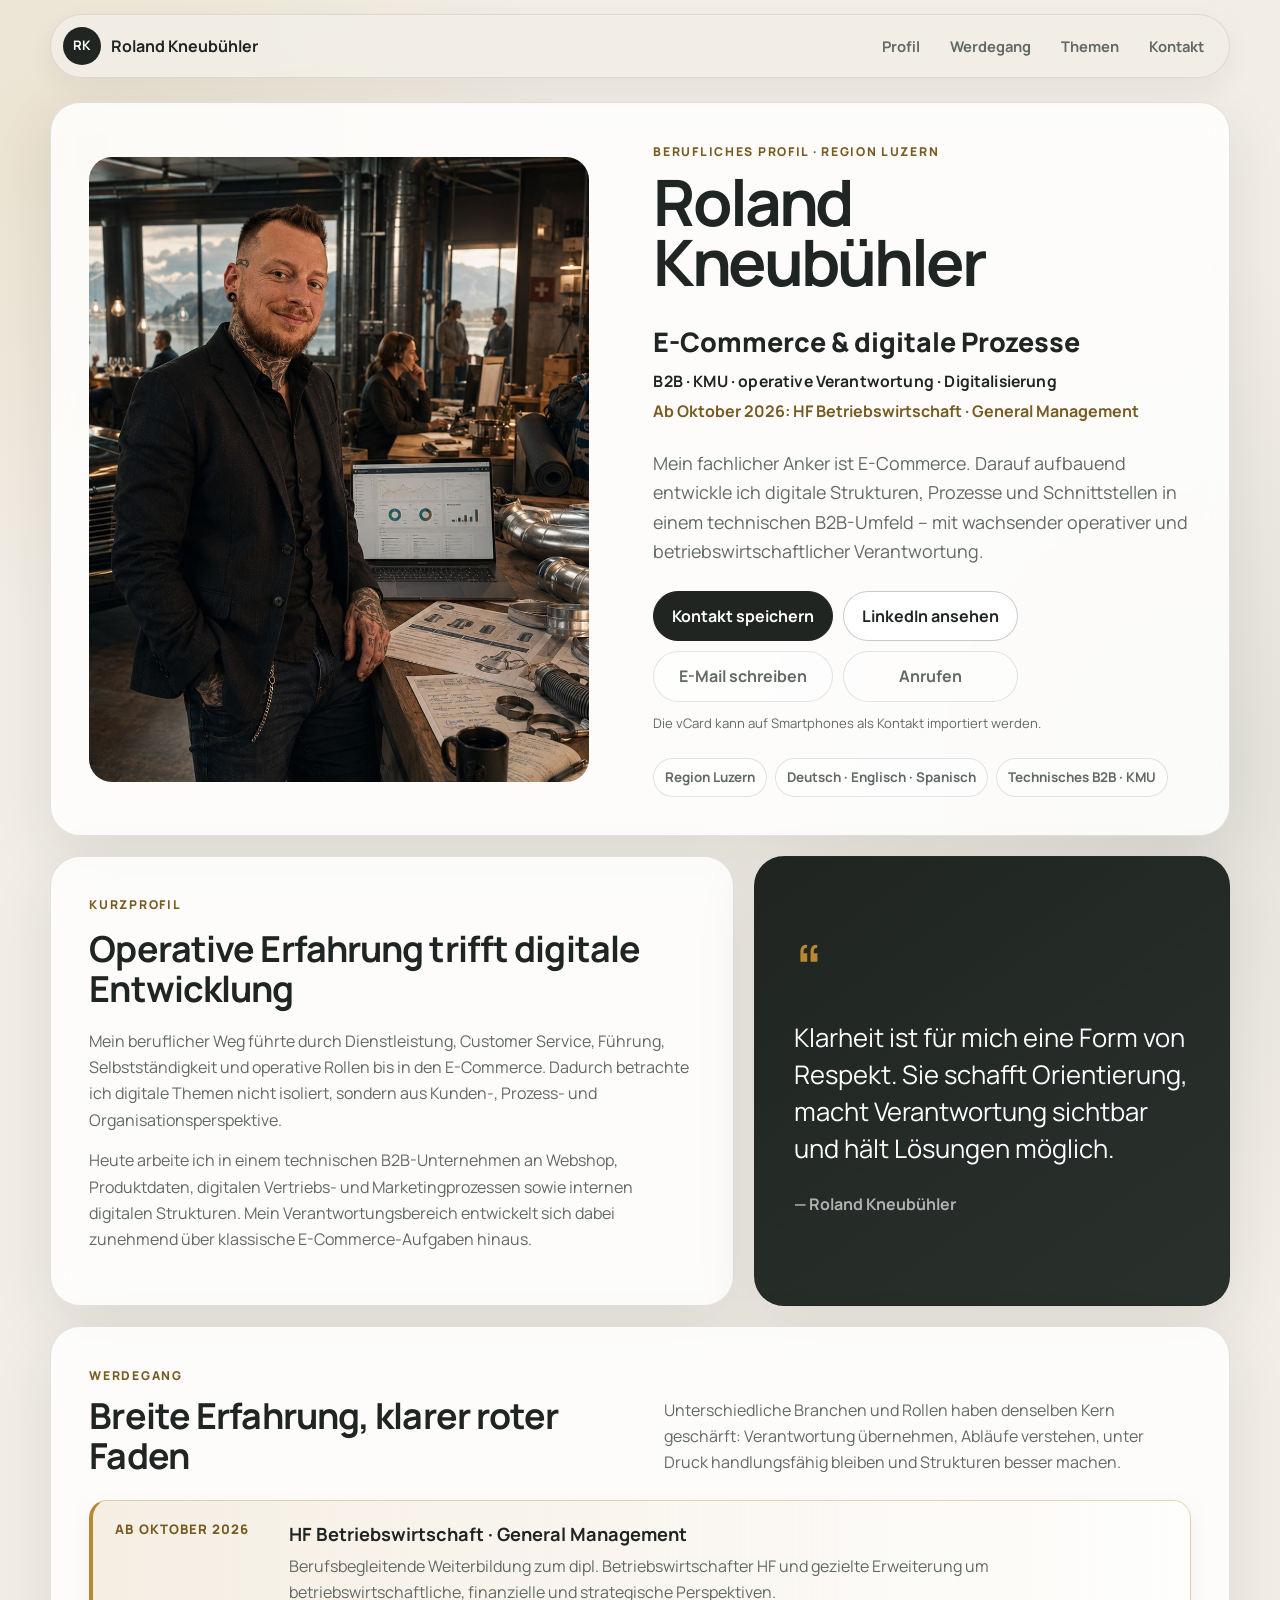
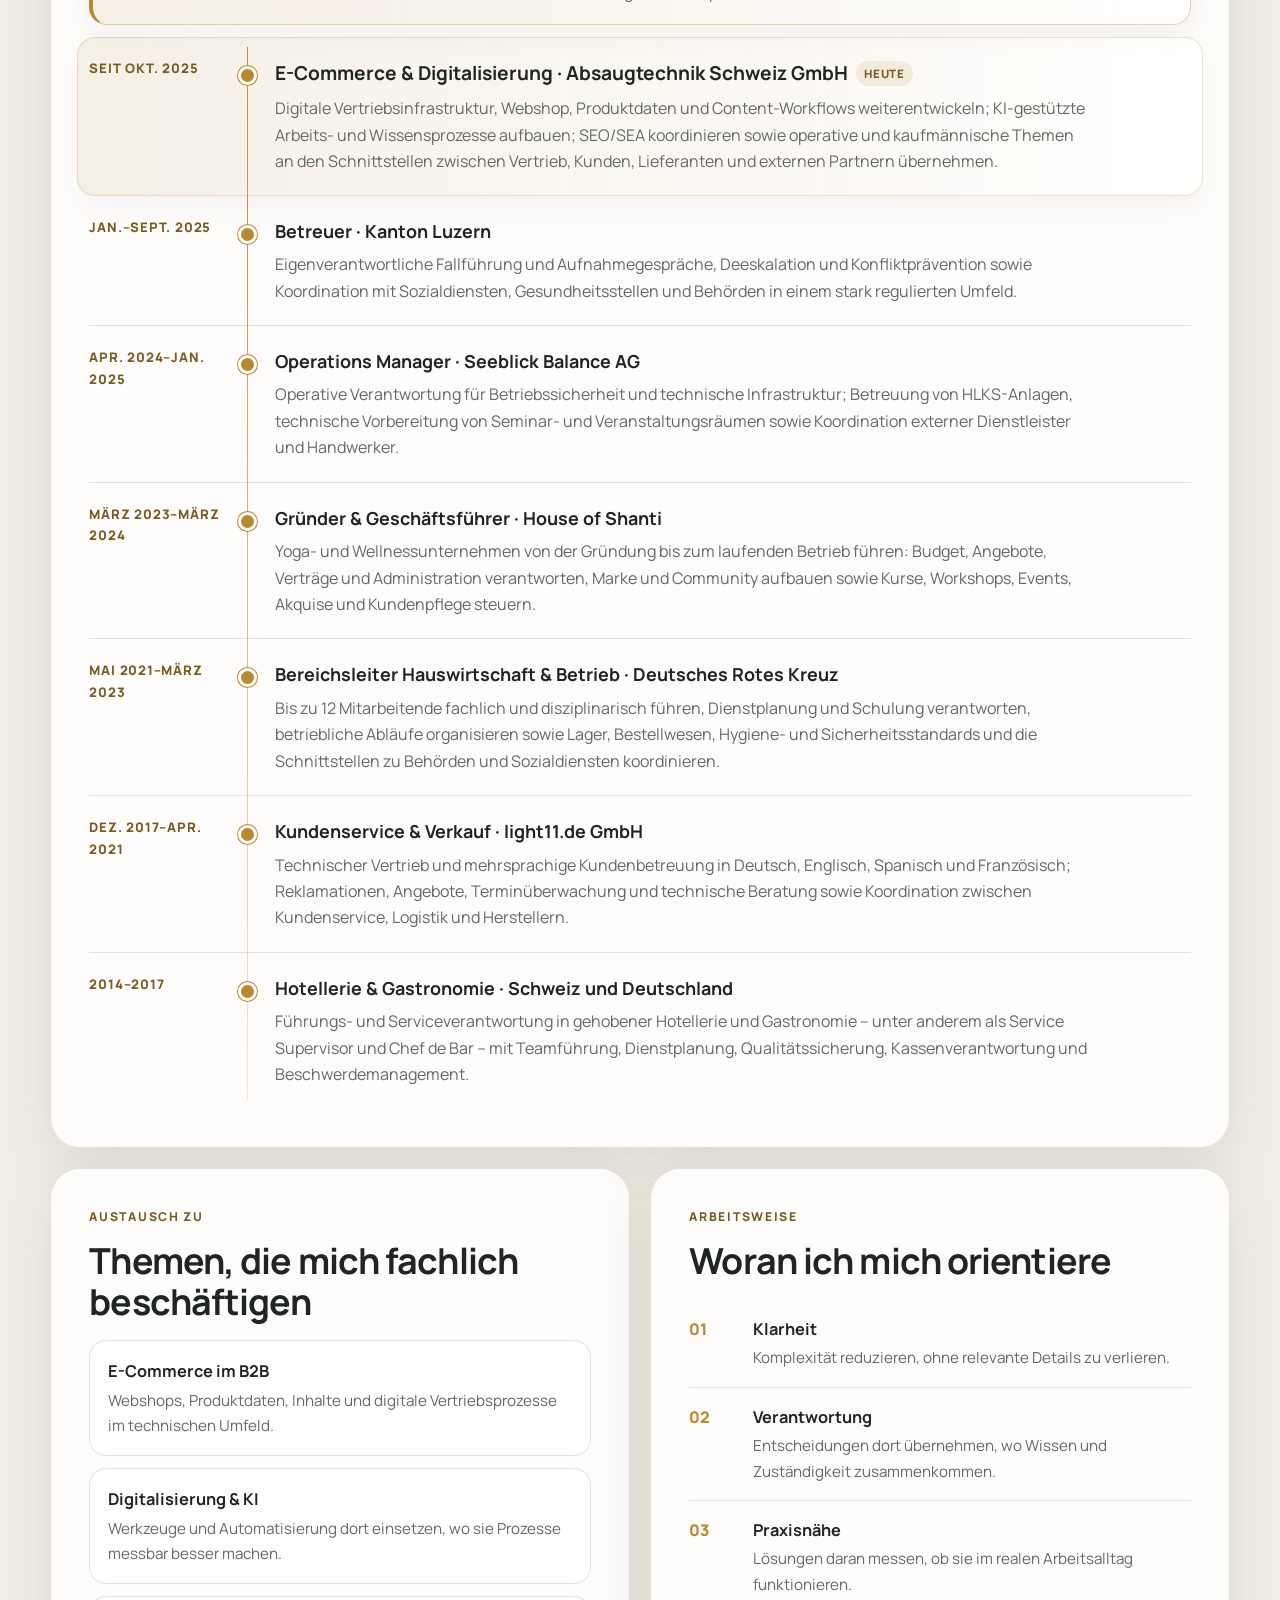
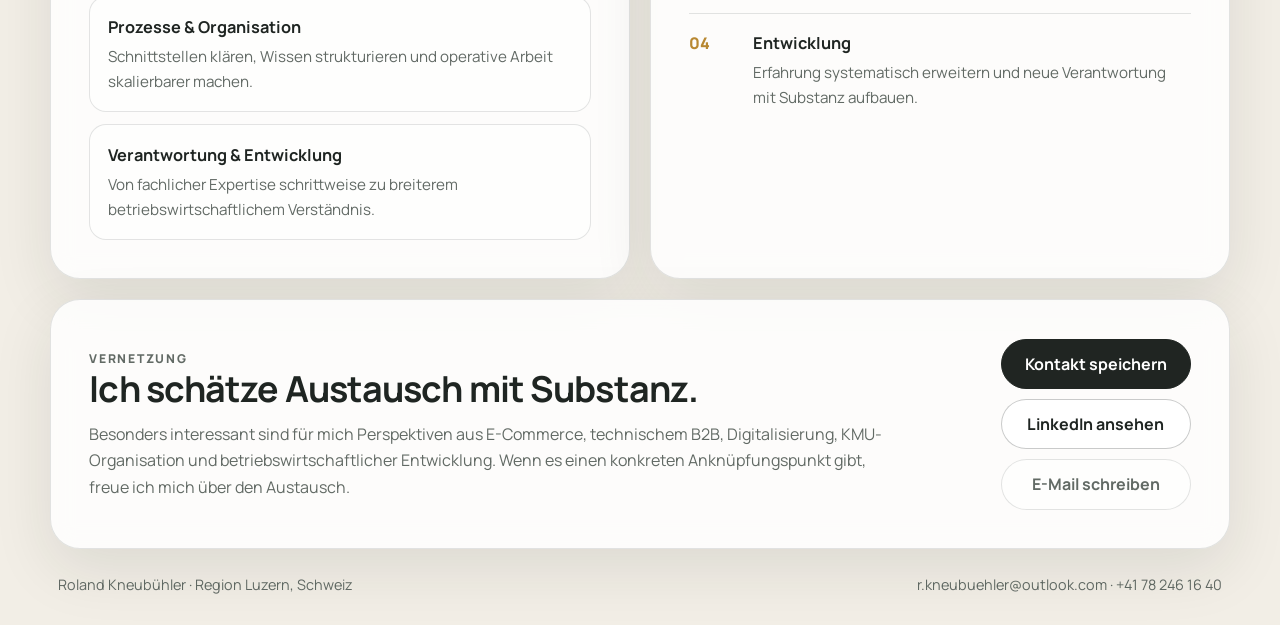
==== vcard/index.html @ 818acb07 "Add /vcard digital business card page" ====
<!doctype html>
<html lang="de-CH">
<head>
  <meta charset="utf-8">
  <meta name="viewport" content="width=device-width, initial-scale=1">
  <meta name="theme-color" content="#f2eee6">
  <meta name="robots" content="index,follow,max-image-preview:large">

  <title>Roland Kneubühler | Digitale Visitenkarte</title>
  <meta name="description" content="Digitale Visitenkarte von Roland Kneubühler aus der Region Luzern – Kontakt, LinkedIn und berufliches Profil.">
  <link rel="canonical" href="https://roland-kneubuehler.ch/vcard/">

  <meta property="og:locale" content="de_CH">
  <meta property="og:type" content="profile">
  <meta property="og:site_name" content="Roland Kneubühler">
  <meta property="og:title" content="Roland Kneubühler | Digitale Visitenkarte">
  <meta property="og:description" content="E-Commerce, digitale Prozesse und operative Verantwortung im technischen B2B-/KMU-Umfeld.">
  <meta property="og:url" content="https://roland-kneubuehler.ch/vcard/">
  <meta property="og:image" content="https://roland-kneubuehler.ch/portrait.jpg">
  <meta property="og:image:alt" content="Portrait von Roland Kneubühler">

  <meta name="twitter:card" content="summary_large_image">
  <meta name="twitter:title" content="Roland Kneubühler | Digitale Visitenkarte">
  <meta name="twitter:description" content="E-Commerce, digitale Prozesse und operative Verantwortung im technischen B2B-/KMU-Umfeld.">
  <meta name="twitter:image" content="https://roland-kneubuehler.ch/portrait.jpg">

  <link rel="icon" href="data:image/svg+xml,<svg xmlns=%22http://www.w3.org/2000/svg%22 viewBox=%220 0 100 100%22><rect width=%22100%22 height=%22100%22 rx=%2220%22 fill=%22%231f2422%22/><text x=%2250%22 y=%2266%22 text-anchor=%22middle%22 font-size=%2248%22 fill=%22%23c69a45%22 font-family=%22Arial%22>RK</text></svg>">
  <link rel="stylesheet" href="/style.css?v=20260819-8">
  <link rel="stylesheet" href="/overrides.css?v=20260819-8">

  <script type="application/ld+json">
  {
    "@context": "https://schema.org",
    "@type": "Person",
    "name": "Roland Kneubühler",
    "url": "https://roland-kneubuehler.ch/",
    "image": "https://roland-kneubuehler.ch/portrait.jpg",
    "email": "mailto:r.kneubuehler@outlook.com",
    "telephone": "+41 78 246 16 40",
    "homeLocation": {"@type": "Place", "name": "Region Luzern, Schweiz"},
    "sameAs": ["https://www.linkedin.com/in/roland-kneubuehler"],
    "knowsAbout": ["E-Commerce","digitale Prozesse","B2B","Online Marketing","Digitalisierung","Produktdaten","Prozessorganisation"]
  }
  </script>
</head>
<body>
  <a class="skip-link" href="#inhalt">Zum Inhalt springen</a>

  <header class="topbar">
    <a class="brand" href="#start" aria-label="Zur Startsektion"><span class="brand-mark">RK</span><span class="brand-name">Roland Kneubühler</span></a>
    <nav class="topnav" aria-label="Seitennavigation">
      <a href="#profil">Profil</a><a href="#weg">Werdegang</a><a href="#themen">Themen</a><a href="#kontakt">Kontakt</a>
    </nav>
  </header>

  <main id="inhalt" class="page-shell">
    <section id="start" class="hero card">
      <div class="portrait-wrap"><img src="/portrait.jpg" alt="Portrait von Roland Kneubühler" class="portrait" width="1200" height="1500" fetchpriority="high" decoding="async"></div>
      <div class="hero-content">
        <p class="eyebrow">Berufliches Profil · Region Luzern</p>
        <h1>Roland Kneubühler</h1>
        <div class="role-block">
          <p class="role">E-Commerce & digitale Prozesse</p>
          <p class="positioning">B2B · KMU · operative Verantwortung · Digitalisierung</p>
          <p class="study">Ab Oktober 2026: HF Betriebswirtschaft · General Management</p>
        </div>
        <p class="lead">Mein fachlicher Anker ist E-Commerce. Darauf aufbauend entwickle ich digitale Strukturen, Prozesse und Schnittstellen in einem technischen B2B-Umfeld – mit wachsender operativer und betriebswirtschaftlicher Verantwortung.</p>
        <div class="actions" id="kontakt">
          <a class="button primary" href="/roland-kneubuehler.vcf" type="text/vcard">Kontakt speichern</a>
          <a class="button secondary" href="https://www.linkedin.com/in/roland-kneubuehler" target="_blank" rel="noopener noreferrer">LinkedIn ansehen</a>
          <a class="button tertiary" href="mailto:r.kneubuehler@outlook.com">E-Mail schreiben</a>
          <a class="button tertiary" href="tel:+41782461640">Anrufen</a>
        </div>
        <p class="contact-note">Die vCard kann auf Smartphones als Kontakt importiert werden.</p>
        <div class="quick-facts" aria-label="Kurzangaben"><span>Region Luzern</span><span>Deutsch · Englisch · Spanisch</span><span>Technisches B2B · KMU</span></div>
      </div>
    </section>

    <section id="profil" class="content-grid intro-grid">
      <article class="card section-card">
        <p class="section-label">Kurzprofil</p><h2>Operative Erfahrung trifft digitale Entwicklung</h2>
        <p>Mein beruflicher Weg führte durch Dienstleistung, Customer Service, Führung, Selbstständigkeit und operative Rollen bis in den E-Commerce. Dadurch betrachte ich digitale Themen nicht isoliert, sondern aus Kunden-, Prozess- und Organisationsperspektive.</p>
        <p>Heute arbeite ich in einem technischen B2B-Unternehmen an Webshop, Produktdaten, digitalen Vertriebs- und Marketingprozessen sowie internen digitalen Strukturen. Mein Verantwortungsbereich entwickelt sich dabei zunehmend über klassische E-Commerce-Aufgaben hinaus.</p>
      </article>
      <aside class="card quote-card" aria-label="Persönliche Haltung"><p class="quote-mark" aria-hidden="true">“</p><blockquote>Klarheit ist für mich eine Form von Respekt. Sie schafft Orientierung, macht Verantwortung sichtbar und hält Lösungen möglich.</blockquote><p class="quote-signature">— Roland Kneubühler</p></aside>
    </section>

    <section id="weg" class="card journey">
      <div class="section-heading">
        <div><p class="section-label">Werdegang</p><h2>Breite Erfahrung, klarer roter Faden</h2></div>
        <p class="section-intro">Unterschiedliche Branchen und Rollen haben denselben Kern geschärft: Verantwortung übernehmen, Abläufe verstehen, unter Druck handlungsfähig bleiben und Strukturen besser machen.</p>
      </div>

      <div class="development-note">
        <span class="development-label">Ab Oktober 2026</span>
        <div><strong>HF Betriebswirtschaft · General Management</strong><p>Berufsbegleitende Weiterbildung zum dipl. Betriebswirtschafter HF und gezielte Erweiterung um betriebswirtschaftliche, finanzielle und strategische Perspektiven.</p></div>
      </div>

      <ol class="timeline">
        <li class="current">
          <span class="timeline-year">Seit Okt. 2025</span>
          <div><div class="current-heading"><h3>E-Commerce & Digitalisierung · Absaugtechnik Schweiz GmbH</h3><span class="current-badge">Heute</span></div><p>Digitale Vertriebsinfrastruktur, Webshop, Produktdaten und Content-Workflows weiterentwickeln; KI-gestützte Arbeits- und Wissensprozesse aufbauen; SEO/SEA koordinieren sowie operative und kaufmännische Themen an den Schnittstellen zwischen Vertrieb, Kunden, Lieferanten und externen Partnern übernehmen.</p></div>
        </li>
        <li><span class="timeline-year">Jan.–Sept. 2025</span><div><h3>Betreuer · Kanton Luzern</h3><p>Eigenverantwortliche Fallführung und Aufnahmegespräche, Deeskalation und Konfliktprävention sowie Koordination mit Sozialdiensten, Gesundheitsstellen und Behörden in einem stark regulierten Umfeld.</p></div></li>
        <li><span class="timeline-year">Apr. 2024–Jan. 2025</span><div><h3>Operations Manager · Seeblick Balance AG</h3><p>Operative Verantwortung für Betriebssicherheit und technische Infrastruktur; Betreuung von HLKS-Anlagen, technische Vorbereitung von Seminar- und Veranstaltungsräumen sowie Koordination externer Dienstleister und Handwerker.</p></div></li>
        <li><span class="timeline-year">März 2023–März 2024</span><div><h3>Gründer & Geschäftsführer · House of Shanti</h3><p>Yoga- und Wellnessunternehmen von der Gründung bis zum laufenden Betrieb führen: Budget, Angebote, Verträge und Administration verantworten, Marke und Community aufbauen sowie Kurse, Workshops, Events, Akquise und Kundenpflege steuern.</p></div></li>
        <li><span class="timeline-year">Mai 2021–März 2023</span><div><h3>Bereichsleiter Hauswirtschaft & Betrieb · Deutsches Rotes Kreuz</h3><p>Bis zu 12 Mitarbeitende fachlich und disziplinarisch führen, Dienstplanung und Schulung verantworten, betriebliche Abläufe organisieren sowie Lager, Bestellwesen, Hygiene- und Sicherheitsstandards und die Schnittstellen zu Behörden und Sozialdiensten koordinieren.</p></div></li>
        <li><span class="timeline-year">Dez. 2017–Apr. 2021</span><div><h3>Kundenservice & Verkauf · light11.de GmbH</h3><p>Technischer Vertrieb und mehrsprachige Kundenbetreuung in Deutsch, Englisch, Spanisch und Französisch; Reklamationen, Angebote, Terminüberwachung und technische Beratung sowie Koordination zwischen Kundenservice, Logistik und Herstellern.</p></div></li>
        <li><span class="timeline-year">2014–2017</span><div><h3>Hotellerie & Gastronomie · Schweiz und Deutschland</h3><p>Führungs- und Serviceverantwortung in gehobener Hotellerie und Gastronomie – unter anderem als Service Supervisor und Chef de Bar – mit Teamführung, Dienstplanung, Qualitätssicherung, Kassenverantwortung und Beschwerdemanagement.</p></div></li>
      </ol>
    </section>

    <section id="themen" class="content-grid topics-grid">
      <article class="card section-card">
        <p class="section-label">Austausch zu</p><h2>Themen, die mich fachlich beschäftigen</h2>
        <div class="topic-cards"><div><strong>E-Commerce im B2B</strong><span>Webshops, Produktdaten, Inhalte und digitale Vertriebsprozesse im technischen Umfeld.</span></div><div><strong>Digitalisierung & KI</strong><span>Werkzeuge und Automatisierung dort einsetzen, wo sie Prozesse messbar besser machen.</span></div><div><strong>Prozesse & Organisation</strong><span>Schnittstellen klären, Wissen strukturieren und operative Arbeit skalierbarer machen.</span></div><div><strong>Verantwortung & Entwicklung</strong><span>Von fachlicher Expertise schrittweise zu breiterem betriebswirtschaftlichem Verständnis.</span></div></div>
      </article>
      <article class="card section-card principles-card">
        <p class="section-label">Arbeitsweise</p><h2>Woran ich mich orientiere</h2>
        <div class="principles"><div><span class="number">01</span><div><strong>Klarheit</strong><p>Komplexität reduzieren, ohne relevante Details zu verlieren.</p></div></div><div><span class="number">02</span><div><strong>Verantwortung</strong><p>Entscheidungen dort übernehmen, wo Wissen und Zuständigkeit zusammenkommen.</p></div></div><div><span class="number">03</span><div><strong>Praxisnähe</strong><p>Lösungen daran messen, ob sie im realen Arbeitsalltag funktionieren.</p></div></div><div><span class="number">04</span><div><strong>Entwicklung</strong><p>Erfahrung systematisch erweitern und neue Verantwortung mit Substanz aufbauen.</p></div></div></div>
      </article>
    </section>

    <section class="card closing">
      <div><p class="section-label">Vernetzung</p><h2>Ich schätze Austausch mit Substanz.</h2><p>Besonders interessant sind für mich Perspektiven aus E-Commerce, technischem B2B, Digitalisierung, KMU-Organisation und betriebswirtschaftlicher Entwicklung. Wenn es einen konkreten Anknüpfungspunkt gibt, freue ich mich über den Austausch.</p></div>
      <div class="closing-actions"><a class="button primary" href="/roland-kneubuehler.vcf" type="text/vcard">Kontakt speichern</a><a class="button secondary" href="https://www.linkedin.com/in/roland-kneubuehler" target="_blank" rel="noopener noreferrer">LinkedIn ansehen</a><a class="button tertiary" href="mailto:r.kneubuehler@outlook.com">E-Mail schreiben</a></div>
    </section>

    <footer><span>Roland Kneubühler · Region Luzern, Schweiz</span><span class="footer-contact"><a href="mailto:r.kneubuehler@outlook.com">r.kneubuehler@outlook.com</a><span aria-hidden="true"> · </span><a href="tel:+41782461640">+41 78 246 16 40</a></span></footer>
  </main>
</body>
</html>
---- style.css ----
@charset "UTF-8";

@import url("https://fonts.googleapis.com/css2?family=Manrope:wght@400;500;600;700;800&display=swap");

:root {
  --bg: #f2eee6;
  --surface: rgba(255,255,255,.83);
  --surface-strong: #fffdf9;
  --ink: #1f2522;
  --muted: #626a65;
  --line: rgba(31,37,34,.12);
  --accent: #b88832;
  --accent-dark: #795b22;
  --deep: #202522;
  --shadow: 0 20px 60px rgba(31,37,34,.10);
  --radius-lg: 30px;
  --radius-md: 20px;
}

* {
  box-sizing: border-box;
}

html {
  scroll-behavior: smooth;
  scroll-padding-top: 100px;
}

body {
  margin: 0;
  min-height: 100vh;
  color: var(--ink);
  background:
    radial-gradient(circle at 6% 4%, rgba(184,136,50,.12), transparent 30rem),
    radial-gradient(circle at 95% 20%, rgba(65,88,76,.08), transparent 32rem),
    var(--bg);
  font-family: "Manrope", ui-sans-serif, system-ui, -apple-system, BlinkMacSystemFont, "Segoe UI", sans-serif;
  line-height: 1.65;
  text-rendering: optimizeLegibility;
}

a {
  color: inherit;
}

.skip-link {
  position: fixed;
  top: 10px;
  left: 10px;
  z-index: 999;
  padding: 10px 14px;
  border-radius: 10px;
  color: #fff;
  background: var(--deep);
  transform: translateY(-160%);
}

.skip-link:focus {
  transform: translateY(0);
}

.topbar {
  position: sticky;
  top: 0;
  z-index: 50;
  display: flex;
  align-items: center;
  justify-content: space-between;
  width: calc(100% - 48px);
  margin: 14px auto 0;
  padding: 10px 12px;
  border: 1px solid rgba(31,37,34,.10);
  border-radius: 999px;
  background: rgba(242,238,230,.88);
  box-shadow: 0 10px 30px rgba(31,37,34,.06);
  backdrop-filter: blur(16px);
}

.brand {
  display: inline-flex;
  align-items: center;
  gap: 10px;
  text-decoration: none;
  font-weight: 700;
}

.brand-mark {
  display: inline-grid;
  place-items: center;
  width: 38px;
  height: 38px;
  border-radius: 50%;
  color: #fff;
  background: var(--deep);
  font-size: .82rem;
  letter-spacing: .05em;
}

.brand-name {
  padding-right: 8px;
}

.topnav {
  display: flex;
  gap: 4px;
}

.topnav a {
  padding: 9px 13px;
  border-radius: 999px;
  color: var(--muted);
  text-decoration: none;
  font-size: .92rem;
  font-weight: 700;
}

.topnav a:hover,
.topnav a:focus-visible {
  color: var(--ink);
  background: rgba(255,255,255,.75);
}

.page-shell {
  width: calc(100% - 48px);
  margin: 0 auto;
  padding: 24px 0 28px;
}

.card {
  border: 1px solid var(--line);
  border-radius: var(--radius-lg);
  background: var(--surface);
  box-shadow: var(--shadow);
  backdrop-filter: blur(12px);
}

.hero {
  display: grid;
  grid-template-columns: minmax(340px, 500px) minmax(0, 1fr);
  gap: clamp(42px, 5vw, 86px);
  align-items: center;
  padding: clamp(24px, 3vw, 52px);
  overflow: hidden;
}

.portrait-wrap {
  aspect-ratio: 4 / 5;
  overflow: hidden;
  border-radius: 23px;
  background: #d9d4ca;
}

.portrait {
  display: block;
  width: 100%;
  height: 100%;
  object-fit: cover;
  object-position: center 42%;
}

.hero-content {
  min-width: 0;
}

.eyebrow,
.section-label {
  margin: 0 0 10px;
  color: var(--accent-dark);
  font-size: .76rem;
  font-weight: 800;
  letter-spacing: .14em;
  text-transform: uppercase;
}

h1,
h2,
h3,
p {
  word-break: normal;
  overflow-wrap: normal;
}

h1 {
  margin: 0;
  font-family: "Manrope", ui-sans-serif, system-ui, sans-serif;
  font-size: clamp(3rem, 5vw, 5.8rem);
  line-height: .94;
  letter-spacing: -.045em;
}

.role-block {
  margin-top: 28px;
}

.role {
  margin: 0;
  font-size: clamp(1.2rem, 2.1vw, 1.8rem);
  font-weight: 800;
}

.positioning {
  margin: 5px 0 0;
  color: var(--ink);
  font-size: .98rem;
  font-weight: 700;
  letter-spacing: .01em;
}

.study {
  margin: 3px 0 0;
  color: var(--accent-dark);
  font-weight: 700;
}

.lead {
  max-width: 72ch;
  margin: 24px 0;
  color: var(--muted);
  font-size: clamp(1.06rem, 1.4vw, 1.22rem);
}

.actions {
  display: flex;
  flex-wrap: wrap;
  gap: 11px;
}

.button {
  display: inline-flex;
  align-items: center;
  justify-content: center;
  min-height: 48px;
  padding: 11px 18px;
  border: 1px solid var(--line);
  border-radius: 999px;
  color: var(--ink);
  background: rgba(255,255,255,.70);
  font-weight: 700;
  text-decoration: none;
  transition: transform .18s ease, border-color .18s ease, background .18s ease;
}

.button:hover,
.button:focus-visible {
  transform: translateY(-2px);
  border-color: rgba(184,136,50,.60);
}

.button.primary {
  color: #fff;
  border-color: var(--deep);
  background: var(--deep);
}

.contact-note {
  max-width: 520px;
  margin: 11px 0 0;
  color: var(--muted);
  font-size: .82rem;
}

.quick-facts {
  display: flex;
  flex-wrap: wrap;
  gap: 8px;
  margin-top: 24px;
}

.quick-facts span {
  padding: 7px 11px;
  border: 1px solid var(--line);
  border-radius: 999px;
  color: var(--muted);
  background: rgba(255,255,255,.48);
  font-size: .84rem;
  font-weight: 700;
}

.content-grid {
  display: grid;
  gap: 20px;
  margin-top: 20px;
}

.intro-grid {
  grid-template-columns: 1.18fr .82fr;
}

.topics-grid {
  grid-template-columns: 1fr 1fr;
}

.section-card,
.quote-card,
.journey,
.closing {
  padding: clamp(26px, 3vw, 48px);
}

h2 {
  margin: 0 0 18px;
  font-family: "Manrope", ui-sans-serif, system-ui, sans-serif;
  font-size: clamp(1.8rem, 2.8vw, 2.9rem);
  line-height: 1.12;
  letter-spacing: -.025em;
}

.section-card p:not(.section-label),
.section-intro,
.closing p {
  color: var(--muted);
}

.section-card > p:not(.section-label) {
  max-width: 72ch;
}

.section-card p {
  margin: 0 0 14px;
}

.quote-card {
  display: flex;
  flex-direction: column;
  justify-content: center;
  background:
    linear-gradient(145deg, rgba(32,37,34,.97), rgba(42,49,45,.94)),
    var(--deep);
  color: #fff;
}

.quote-mark {
  margin: 0;
  color: var(--accent);
  font-family: "Manrope", ui-sans-serif, system-ui, sans-serif;
  font-size: 5rem;
  line-height: .7;
}

blockquote {
  max-width: 28ch;
  margin: 18px 0 24px;
  font-family: "Manrope", ui-sans-serif, system-ui, sans-serif;
  font-size: clamp(1.25rem, 2vw, 1.8rem);
  line-height: 1.45;
}

.quote-signature {
  margin: 0;
  color: rgba(255,255,255,.64);
  font-weight: 700;
}

.journey {
  margin-top: 20px;
}

.section-heading {
  display: grid;
  grid-template-columns: 1fr 1fr;
  gap: 48px;
  align-items: end;
  margin-bottom: 24px;
}

.section-heading h2 {
  margin-bottom: 0;
}

.section-intro {
  max-width: 68ch;
  margin: 0;
}

.development-note {
  display: grid;
  grid-template-columns: 150px minmax(0, 1fr);
  gap: 24px;
  align-items: start;
  margin: 0 0 12px;
  padding: 18px 22px;
  border: 1px solid var(--line);
  border-radius: 18px;
  background: rgba(32,37,34,.055);
}

.development-label {
  color: var(--accent-dark);
  font-size: .82rem;
  font-weight: 900;
  letter-spacing: .08em;
  text-transform: uppercase;
}

.development-note strong {
  display: block;
  margin-bottom: 4px;
  font-size: 1.08rem;
}

.development-note p {
  max-width: 80ch;
  margin: 0;
  color: var(--muted);
}

.timeline {
  position: relative;
  display: grid;
  gap: 0;
  margin: 0;
  padding: 0;
  list-style: none;
}

.timeline::before {
  content: "";
  position: absolute;
  top: 10px;
  bottom: 10px;
  left: 150px;
  width: 1px;
  background: linear-gradient(var(--accent), rgba(184,136,50,.18));
}

.timeline li {
  position: relative;
  display: grid;
  grid-template-columns: 130px minmax(0, 1fr);
  gap: 44px;
  padding: 21px 0;
  border-bottom: 1px solid var(--line);
}

.timeline li:last-child {
  border-bottom: 0;
}

.timeline li::before {
  content: "";
  position: absolute;
  top: 29px;
  left: 144px;
  width: 13px;
  height: 13px;
  border: 3px solid var(--surface-strong);
  border-radius: 50%;
  background: var(--accent);
  box-shadow: 0 0 0 1px var(--accent);
}

.timeline-year {
  color: var(--accent-dark);
  font-size: .82rem;
  font-weight: 900;
  letter-spacing: .06em;
  text-transform: uppercase;
}

.timeline h3 {
  margin: 0 0 5px;
  font-size: 1.12rem;
}

.timeline p {
  max-width: 82ch;
  margin: 0;
  color: var(--muted);
}

.timeline li.current {
  margin-inline: -18px;
  padding-inline: 18px;
  border-radius: 18px;
  background: rgba(184,136,50,.075);
}

.timeline li.current h3 {
  font-size: 1.2rem;
}

.topic-cards {
  display: grid;
  gap: 12px;
}

.topic-cards > div {
  padding: 17px 18px;
  border: 1px solid var(--line);
  border-radius: 17px;
  background: rgba(255,255,255,.55);
}

.topic-cards strong,
.principles strong {
  display: block;
  margin-bottom: 3px;
  font-size: 1.02rem;
}

.topic-cards span {
  display: block;
  color: var(--muted);
  font-size: .95rem;
}

.principles {
  display: grid;
  gap: 0;
}

.principles > div {
  display: grid;
  grid-template-columns: 48px 1fr;
  gap: 16px;
  padding: 16px 0;
  border-bottom: 1px solid var(--line);
}

.principles > div:last-child {
  border-bottom: 0;
}

.number {
  color: var(--accent);
  font-weight: 900;
}

.principles p {
  margin: 2px 0 0;
  color: var(--muted);
  font-size: .95rem;
}

.closing {
  display: grid;
  grid-template-columns: 1fr auto;
  gap: 34px;
  align-items: center;
  margin-top: 20px;
}

.closing h2 {
  max-width: 760px;
  margin-bottom: 12px;
}

.closing p {
  max-width: 80ch;
  margin: 0;
}

.closing-actions {
  display: flex;
  flex-direction: column;
  gap: 10px;
  min-width: 190px;
}

footer {
  display: flex;
  justify-content: space-between;
  gap: 16px;
  padding: 24px 8px 0;
  color: var(--muted);
  font-size: .9rem;
}

footer a {
  text-decoration: none;
}

footer a:hover {
  color: var(--ink);
}

@media (max-width: 900px) {
  html {
    scroll-padding-top: 20px;
  }

  .topbar {
    display: none;
  }

  .page-shell {
    width: calc(100% - 20px);
    padding-top: 10px;
  }

  .hero,
  .intro-grid,
  .topics-grid,
  .section-heading,
  .closing {
    grid-template-columns: 1fr;
  }

  .hero {
    gap: 24px;
    border-radius: 23px;
  }

  .portrait-wrap {
    max-height: none;
  }

  .closing-actions {
    flex-direction: row;
    flex-wrap: wrap;
  }
}

@media (max-width: 620px) {
  .page-shell {
    width: calc(100% - 16px);
    padding-top: 8px;
  }

  .card {
    border-radius: 22px;
  }

  .hero,
  .section-card,
  .quote-card,
  .journey,
  .closing {
    padding: 16px;
  }

  .hero {
    gap: 20px;
  }

  .portrait-wrap {
    border-radius: 18px;
  }

  .eyebrow,
  .section-label {
    letter-spacing: .11em;
  }

  h1 {
    max-width: 100%;
    font-size: clamp(1.95rem, 9.2vw, 2.7rem);
    line-height: 1;
    letter-spacing: -.045em;
    white-space: nowrap;
  }

  h2 {
    font-size: clamp(1.65rem, 8vw, 2.25rem);
  }

  .role-block {
    margin-top: 22px;
  }

  .role {
    font-size: 1.15rem;
  }

  .positioning,
  .study {
    font-size: .9rem;
  }

  .lead {
    margin: 20px 0;
    font-size: 1rem;
  }

  .actions {
    display: grid;
    grid-template-columns: 1fr 1fr;
  }

  .button {
    width: 100%;
  }

  .quick-facts {
    gap: 7px;
    margin-top: 18px;
  }

  .section-heading {
    gap: 14px;
    margin-bottom: 18px;
  }

  .development-note {
    grid-template-columns: 1fr;
    gap: 5px;
    padding: 15px 16px;
  }

  .timeline::before {
    left: 6px;
  }

  .timeline li {
    grid-template-columns: 1fr;
    gap: 6px;
    padding: 18px 0 18px 28px;
  }

  .timeline li::before {
    top: 25px;
    left: 0;
  }

  .timeline li.current {
    margin-inline: 0;
    padding-left: 28px;
    padding-right: 12px;
  }

  .timeline-year {
    padding-top: 0;
  }

  footer {
    flex-direction: column;
    gap: 3px;
  }

  .hero .actions {
    position: sticky;
    bottom: 10px;
    z-index: 20;
    padding: 8px;
    border: 1px solid var(--line);
    border-radius: 18px;
    background: rgba(242,238,230,.94);
    box-shadow: 0 12px 30px rgba(31,37,34,.12);
    backdrop-filter: blur(14px);
  }

  .hero .actions .button:nth-child(n+3) {
    display: none;
  }

  .contact-note {
    margin-top: 9px;
  }
}

@media (max-width: 430px) {
  .actions {
    grid-template-columns: 1fr;
  }

  .quick-facts {
    display: grid;
  }

  h1 {
    font-size: clamp(1.75rem, 8.7vw, 2.25rem);
  }
}

@media (max-width: 350px) {
  h1 {
    font-size: 1.62rem;
  }
}

@media (prefers-reduced-motion: reduce) {
  * {
    scroll-behavior: auto !important;
    transition: none !important;
  }
}
---- overrides.css ----
/* Final responsive and hierarchy refinements */

/* Keep the desktop composition focused instead of stretching edge-to-edge. */
.topbar,
.page-shell {
  width: min(1180px, calc(100% - 32px));
}

/* Preserve the original Manrope typography for the visual identity. */
body,
h1,
h2,
blockquote,
.quote-mark {
  font-family: "Manrope", ui-sans-serif, system-ui, -apple-system, BlinkMacSystemFont, "Segoe UI", sans-serif;
}

/* Hero actions: clear hierarchy without hiding useful options. */
.hero .actions {
  display: grid;
  grid-template-columns: repeat(2, minmax(0, max-content));
  justify-content: start;
  gap: 10px;
}

.button.secondary {
  border-color: rgba(31,37,34,.24);
  background: rgba(255,255,255,.9);
}

.button.tertiary {
  color: var(--muted);
  background: rgba(255,255,255,.42);
}

/* Make the upcoming HF clearly visible without making it look like a current role. */
.development-note {
  position: relative;
  border: 1px solid rgba(184,136,50,.34);
  border-left: 4px solid var(--accent);
  background: linear-gradient(90deg, rgba(184,136,50,.12), rgba(255,255,255,.48));
  box-shadow: 0 10px 28px rgba(31,37,34,.05);
}

.development-label {
  color: var(--accent-dark);
}

.development-note strong {
  color: var(--ink);
  font-size: 1.14rem;
}

/* Current role: highlight with surface and badge, not an extra vertical border. */
.timeline li.current {
  border: 0;
  border-radius: 18px;
  background: linear-gradient(90deg, rgba(184,136,50,.105), rgba(255,255,255,.42));
  box-shadow: 0 10px 28px rgba(31,37,34,.04), inset 0 0 0 1px rgba(184,136,50,.22);
}

.current-heading {
  display: flex;
  flex-wrap: wrap;
  align-items: center;
  gap: 8px;
}

.current-heading h3 {
  margin-bottom: 0;
}

.current-badge {
  display: inline-flex;
  align-items: center;
  min-height: 24px;
  padding: 3px 8px;
  border-radius: 999px;
  color: var(--accent-dark);
  background: rgba(184,136,50,.14);
  font-size: .72rem;
  font-weight: 900;
  letter-spacing: .06em;
  text-transform: uppercase;
}

.timeline li.current p {
  margin-top: 6px;
}

/* Give the date column a little more breathing room on desktop. */
@media (min-width: 901px) {
  .timeline::before {
    left: 158px;
  }

  .timeline li {
    grid-template-columns: 138px minmax(0, 1fr);
    gap: 48px;
  }

  /* Marker outer diameter is 19px, so 148.5px centers regular rows on the 158px line. */
  .timeline li::before {
    left: 148.5px;
  }

  .timeline li.current {
    margin-inline: -12px;
    padding-inline: 12px;
  }

  /* The highlighted row starts 12px further left; compensate only its marker. */
  .timeline li.current::before {
    left: 160.5px;
  }
}

@media (max-width: 900px) {
  .topbar {
    display: none !important;
    visibility: hidden !important;
    height: 0 !important;
    min-height: 0 !important;
    margin: 0 !important;
    padding: 0 !important;
    border: 0 !important;
    overflow: hidden !important;
  }

  .page-shell {
    width: calc(100% - 20px);
    padding-top: 8px !important;
  }
}

@media (max-width: 620px) {
  /* Balance the hero heading stack: name sits evenly between eyebrow and role. */
  .hero .eyebrow {
    margin-bottom: 16px;
  }

  .hero h1 {
    margin: 0;
  }

  .hero .role-block {
    margin-top: 16px;
  }

  .development-note {
    padding: 16px 17px;
    border-left-width: 4px;
    background: linear-gradient(135deg, rgba(184,136,50,.14), rgba(255,255,255,.72));
  }

  .development-label {
    display: inline-block;
    width: fit-content;
    padding: 4px 8px;
    border-radius: 999px;
    background: rgba(184,136,50,.13);
    font-size: .76rem;
  }

  .development-note strong {
    margin-top: 2px;
    font-size: 1.05rem;
  }

  /* Timeline marker belongs clearly to the date label. */
  .timeline::before {
    left: 6px;
  }

  .timeline li::before {
    top: 19px;
    left: -4px;
  }

  .timeline li.current {
    margin-inline: 0;
    padding-left: 28px;
    padding-right: 12px;
    box-shadow: 0 10px 28px rgba(31,37,34,.04), inset 0 0 0 1px rgba(184,136,50,.20);
  }

  /* All four contact actions remain available on mobile. */
  .hero .actions {
    position: static;
    grid-template-columns: 1fr 1fr;
    width: 100%;
    padding: 0;
    border: 0;
    background: transparent;
    box-shadow: none;
    backdrop-filter: none;
  }

  .hero .actions .button:nth-child(n+3) {
    display: inline-flex !important;
  }

  /* Contact options already exist above; keep the mobile footer quiet. */
  .footer-contact {
    display: none;
  }

  footer {
    padding-top: 18px;
  }
}

@media (max-width: 430px) {
  .hero .actions {
    grid-template-columns: 1fr 1fr;
  }

  .hero .actions .button {
    padding-inline: 8px;
    font-size: .82rem;
  }

  .current-heading {
    align-items: flex-start;
    flex-direction: column;
    gap: 5px;
  }
}
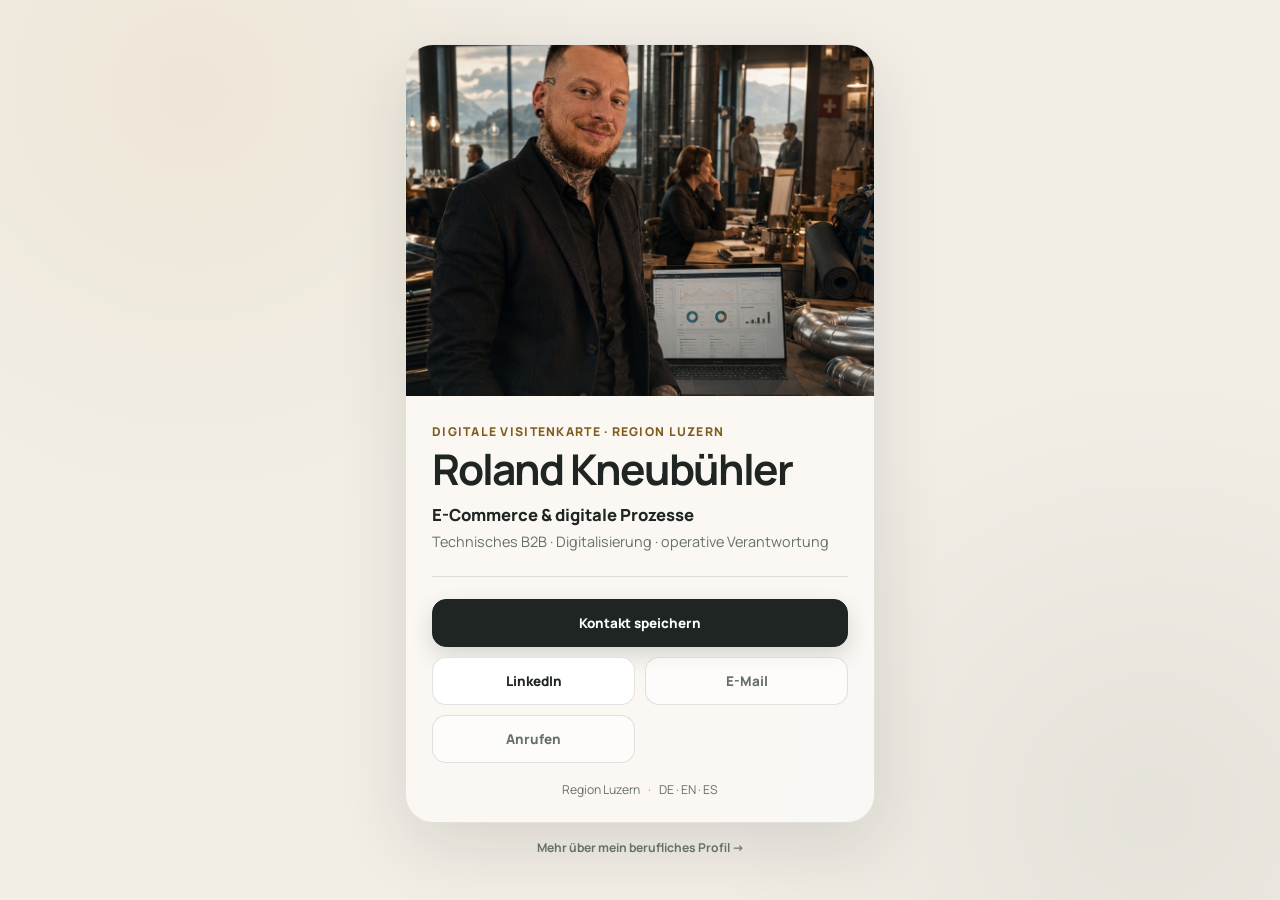
==== commit 7540a39b: "Reduce /vcard to focused digital business card" ====
--- a/vcard/index.html
+++ b/vcard/index.html
@@ -19,14 +19,8 @@
   <meta property="og:image" content="https://roland-kneubuehler.ch/portrait.jpg">
   <meta property="og:image:alt" content="Portrait von Roland Kneubühler">
 
-  <meta name="twitter:card" content="summary_large_image">
-  <meta name="twitter:title" content="Roland Kneubühler | Digitale Visitenkarte">
-  <meta name="twitter:description" content="E-Commerce, digitale Prozesse und operative Verantwortung im technischen B2B-/KMU-Umfeld.">
-  <meta name="twitter:image" content="https://roland-kneubuehler.ch/portrait.jpg">
-
-  <link rel="icon" href="data:image/svg+xml,<svg xmlns=%22http://www.w3.org/2000/svg%22 viewBox=%220 0 100 100%22><rect width=%22100%22 height=%22100%22 rx=%2220%22 fill=%22%231f2422%22/><text x=%2250%22 y=%2266%22 text-anchor=%22middle%22 font-size=%2248%22 fill=%22%23c69a45%22 font-family=%22Arial%22>RK</text></svg>">
-  <link rel="stylesheet" href="/style.css?v=20260819-8">
-  <link rel="stylesheet" href="/overrides.css?v=20260819-8">
+  <link rel="icon" href="data:image/svg+xml,<svg xmlns=%22http://www.w3.org/2000/svg%22 viewBox=%220 0 100 100%22><rect width=%22100%22 height=%22100%22 rx=%2220%22 fill=%22%231f2522%22/><text x=%2250%22 y=%2266%22 text-anchor=%22middle%22 font-size=%2248%22 fill=%22%23b88932%22 font-family=%22Arial%22>RK</text></svg>">
+  <link rel="stylesheet" href="/vcard/vcard.css?v=20260819-1">
 
   <script type="application/ld+json">
   {
@@ -38,95 +32,40 @@
     "email": "mailto:r.kneubuehler@outlook.com",
     "telephone": "+41 78 246 16 40",
     "homeLocation": {"@type": "Place", "name": "Region Luzern, Schweiz"},
-    "sameAs": ["https://www.linkedin.com/in/roland-kneubuehler"],
-    "knowsAbout": ["E-Commerce","digitale Prozesse","B2B","Online Marketing","Digitalisierung","Produktdaten","Prozessorganisation"]
+    "sameAs": ["https://www.linkedin.com/in/roland-kneubuehler"]
   }
   </script>
 </head>
 <body>
-  <a class="skip-link" href="#inhalt">Zum Inhalt springen</a>
+  <main class="vcard-shell">
+    <article class="vcard-card" aria-labelledby="name">
+      <div class="portrait-wrap">
+        <img src="/portrait.jpg" alt="Portrait von Roland Kneubühler" class="portrait" width="1200" height="1500" fetchpriority="high" decoding="async">
+      </div>
 
-  <header class="topbar">
-    <a class="brand" href="#start" aria-label="Zur Startsektion"><span class="brand-mark">RK</span><span class="brand-name">Roland Kneubühler</span></a>
-    <nav class="topnav" aria-label="Seitennavigation">
-      <a href="#profil">Profil</a><a href="#weg">Werdegang</a><a href="#themen">Themen</a><a href="#kontakt">Kontakt</a>
-    </nav>
-  </header>
+      <div class="content">
+        <p class="eyebrow">Digitale Visitenkarte · Region Luzern</p>
+        <h1 id="name">Roland Kneubühler</h1>
+        <p class="role">E-Commerce & digitale Prozesse</p>
+        <p class="positioning">Technisches B2B · Digitalisierung · operative Verantwortung</p>
 
-  <main id="inhalt" class="page-shell">
-    <section id="start" class="hero card">
-      <div class="portrait-wrap"><img src="/portrait.jpg" alt="Portrait von Roland Kneubühler" class="portrait" width="1200" height="1500" fetchpriority="high" decoding="async"></div>
-      <div class="hero-content">
-        <p class="eyebrow">Berufliches Profil · Region Luzern</p>
-        <h1>Roland Kneubühler</h1>
-        <div class="role-block">
-          <p class="role">E-Commerce & digitale Prozesse</p>
-          <p class="positioning">B2B · KMU · operative Verantwortung · Digitalisierung</p>
-          <p class="study">Ab Oktober 2026: HF Betriebswirtschaft · General Management</p>
-        </div>
-        <p class="lead">Mein fachlicher Anker ist E-Commerce. Darauf aufbauend entwickle ich digitale Strukturen, Prozesse und Schnittstellen in einem technischen B2B-Umfeld – mit wachsender operativer und betriebswirtschaftlicher Verantwortung.</p>
-        <div class="actions" id="kontakt">
+        <div class="divider" aria-hidden="true"></div>
+
+        <div class="actions">
           <a class="button primary" href="/roland-kneubuehler.vcf" type="text/vcard">Kontakt speichern</a>
-          <a class="button secondary" href="https://www.linkedin.com/in/roland-kneubuehler" target="_blank" rel="noopener noreferrer">LinkedIn ansehen</a>
-          <a class="button tertiary" href="mailto:r.kneubuehler@outlook.com">E-Mail schreiben</a>
+          <a class="button secondary" href="https://www.linkedin.com/in/roland-kneubuehler" target="_blank" rel="noopener noreferrer">LinkedIn</a>
+          <a class="button tertiary" href="mailto:r.kneubuehler@outlook.com">E-Mail</a>
           <a class="button tertiary" href="tel:+41782461640">Anrufen</a>
         </div>
-        <p class="contact-note">Die vCard kann auf Smartphones als Kontakt importiert werden.</p>
-        <div class="quick-facts" aria-label="Kurzangaben"><span>Region Luzern</span><span>Deutsch · Englisch · Spanisch</span><span>Technisches B2B · KMU</span></div>
+
+        <div class="meta" aria-label="Kurzangaben">
+          <span>Region Luzern</span>
+          <span>DE · EN · ES</span>
+        </div>
       </div>
-    </section>
+    </article>
 
-    <section id="profil" class="content-grid intro-grid">
-      <article class="card section-card">
-        <p class="section-label">Kurzprofil</p><h2>Operative Erfahrung trifft digitale Entwicklung</h2>
-        <p>Mein beruflicher Weg führte durch Dienstleistung, Customer Service, Führung, Selbstständigkeit und operative Rollen bis in den E-Commerce. Dadurch betrachte ich digitale Themen nicht isoliert, sondern aus Kunden-, Prozess- und Organisationsperspektive.</p>
-        <p>Heute arbeite ich in einem technischen B2B-Unternehmen an Webshop, Produktdaten, digitalen Vertriebs- und Marketingprozessen sowie internen digitalen Strukturen. Mein Verantwortungsbereich entwickelt sich dabei zunehmend über klassische E-Commerce-Aufgaben hinaus.</p>
-      </article>
-      <aside class="card quote-card" aria-label="Persönliche Haltung"><p class="quote-mark" aria-hidden="true">“</p><blockquote>Klarheit ist für mich eine Form von Respekt. Sie schafft Orientierung, macht Verantwortung sichtbar und hält Lösungen möglich.</blockquote><p class="quote-signature">— Roland Kneubühler</p></aside>
-    </section>
-
-    <section id="weg" class="card journey">
-      <div class="section-heading">
-        <div><p class="section-label">Werdegang</p><h2>Breite Erfahrung, klarer roter Faden</h2></div>
-        <p class="section-intro">Unterschiedliche Branchen und Rollen haben denselben Kern geschärft: Verantwortung übernehmen, Abläufe verstehen, unter Druck handlungsfähig bleiben und Strukturen besser machen.</p>
-      </div>
-
-      <div class="development-note">
-        <span class="development-label">Ab Oktober 2026</span>
-        <div><strong>HF Betriebswirtschaft · General Management</strong><p>Berufsbegleitende Weiterbildung zum dipl. Betriebswirtschafter HF und gezielte Erweiterung um betriebswirtschaftliche, finanzielle und strategische Perspektiven.</p></div>
-      </div>
-
-      <ol class="timeline">
-        <li class="current">
-          <span class="timeline-year">Seit Okt. 2025</span>
-          <div><div class="current-heading"><h3>E-Commerce & Digitalisierung · Absaugtechnik Schweiz GmbH</h3><span class="current-badge">Heute</span></div><p>Digitale Vertriebsinfrastruktur, Webshop, Produktdaten und Content-Workflows weiterentwickeln; KI-gestützte Arbeits- und Wissensprozesse aufbauen; SEO/SEA koordinieren sowie operative und kaufmännische Themen an den Schnittstellen zwischen Vertrieb, Kunden, Lieferanten und externen Partnern übernehmen.</p></div>
-        </li>
-        <li><span class="timeline-year">Jan.–Sept. 2025</span><div><h3>Betreuer · Kanton Luzern</h3><p>Eigenverantwortliche Fallführung und Aufnahmegespräche, Deeskalation und Konfliktprävention sowie Koordination mit Sozialdiensten, Gesundheitsstellen und Behörden in einem stark regulierten Umfeld.</p></div></li>
-        <li><span class="timeline-year">Apr. 2024–Jan. 2025</span><div><h3>Operations Manager · Seeblick Balance AG</h3><p>Operative Verantwortung für Betriebssicherheit und technische Infrastruktur; Betreuung von HLKS-Anlagen, technische Vorbereitung von Seminar- und Veranstaltungsräumen sowie Koordination externer Dienstleister und Handwerker.</p></div></li>
-        <li><span class="timeline-year">März 2023–März 2024</span><div><h3>Gründer & Geschäftsführer · House of Shanti</h3><p>Yoga- und Wellnessunternehmen von der Gründung bis zum laufenden Betrieb führen: Budget, Angebote, Verträge und Administration verantworten, Marke und Community aufbauen sowie Kurse, Workshops, Events, Akquise und Kundenpflege steuern.</p></div></li>
-        <li><span class="timeline-year">Mai 2021–März 2023</span><div><h3>Bereichsleiter Hauswirtschaft & Betrieb · Deutsches Rotes Kreuz</h3><p>Bis zu 12 Mitarbeitende fachlich und disziplinarisch führen, Dienstplanung und Schulung verantworten, betriebliche Abläufe organisieren sowie Lager, Bestellwesen, Hygiene- und Sicherheitsstandards und die Schnittstellen zu Behörden und Sozialdiensten koordinieren.</p></div></li>
-        <li><span class="timeline-year">Dez. 2017–Apr. 2021</span><div><h3>Kundenservice & Verkauf · light11.de GmbH</h3><p>Technischer Vertrieb und mehrsprachige Kundenbetreuung in Deutsch, Englisch, Spanisch und Französisch; Reklamationen, Angebote, Terminüberwachung und technische Beratung sowie Koordination zwischen Kundenservice, Logistik und Herstellern.</p></div></li>
-        <li><span class="timeline-year">2014–2017</span><div><h3>Hotellerie & Gastronomie · Schweiz und Deutschland</h3><p>Führungs- und Serviceverantwortung in gehobener Hotellerie und Gastronomie – unter anderem als Service Supervisor und Chef de Bar – mit Teamführung, Dienstplanung, Qualitätssicherung, Kassenverantwortung und Beschwerdemanagement.</p></div></li>
-      </ol>
-    </section>
-
-    <section id="themen" class="content-grid topics-grid">
-      <article class="card section-card">
-        <p class="section-label">Austausch zu</p><h2>Themen, die mich fachlich beschäftigen</h2>
-        <div class="topic-cards"><div><strong>E-Commerce im B2B</strong><span>Webshops, Produktdaten, Inhalte und digitale Vertriebsprozesse im technischen Umfeld.</span></div><div><strong>Digitalisierung & KI</strong><span>Werkzeuge und Automatisierung dort einsetzen, wo sie Prozesse messbar besser machen.</span></div><div><strong>Prozesse & Organisation</strong><span>Schnittstellen klären, Wissen strukturieren und operative Arbeit skalierbarer machen.</span></div><div><strong>Verantwortung & Entwicklung</strong><span>Von fachlicher Expertise schrittweise zu breiterem betriebswirtschaftlichem Verständnis.</span></div></div>
-      </article>
-      <article class="card section-card principles-card">
-        <p class="section-label">Arbeitsweise</p><h2>Woran ich mich orientiere</h2>
-        <div class="principles"><div><span class="number">01</span><div><strong>Klarheit</strong><p>Komplexität reduzieren, ohne relevante Details zu verlieren.</p></div></div><div><span class="number">02</span><div><strong>Verantwortung</strong><p>Entscheidungen dort übernehmen, wo Wissen und Zuständigkeit zusammenkommen.</p></div></div><div><span class="number">03</span><div><strong>Praxisnähe</strong><p>Lösungen daran messen, ob sie im realen Arbeitsalltag funktionieren.</p></div></div><div><span class="number">04</span><div><strong>Entwicklung</strong><p>Erfahrung systematisch erweitern und neue Verantwortung mit Substanz aufbauen.</p></div></div></div>
-      </article>
-    </section>
-
-    <section class="card closing">
-      <div><p class="section-label">Vernetzung</p><h2>Ich schätze Austausch mit Substanz.</h2><p>Besonders interessant sind für mich Perspektiven aus E-Commerce, technischem B2B, Digitalisierung, KMU-Organisation und betriebswirtschaftlicher Entwicklung. Wenn es einen konkreten Anknüpfungspunkt gibt, freue ich mich über den Austausch.</p></div>
-      <div class="closing-actions"><a class="button primary" href="/roland-kneubuehler.vcf" type="text/vcard">Kontakt speichern</a><a class="button secondary" href="https://www.linkedin.com/in/roland-kneubuehler" target="_blank" rel="noopener noreferrer">LinkedIn ansehen</a><a class="button tertiary" href="mailto:r.kneubuehler@outlook.com">E-Mail schreiben</a></div>
-    </section>
-
-    <footer><span>Roland Kneubühler · Region Luzern, Schweiz</span><span class="footer-contact"><a href="mailto:r.kneubuehler@outlook.com">r.kneubuehler@outlook.com</a><span aria-hidden="true"> · </span><a href="tel:+41782461640">+41 78 246 16 40</a></span></footer>
+    <a class="site-link" href="/">Mehr über mein berufliches Profil →</a>
   </main>
 </body>
-</html>+</html>
--- a/vcard/vcard.css
+++ b/vcard/vcard.css
@@ -0,0 +1,182 @@
+@import url('https://fonts.googleapis.com/css2?family=Manrope:wght@400;500;600;700;800&display=swap');
+
+:root {
+  --bg: #f2eee6;
+  --surface: #fbf9f5;
+  --ink: #1f2522;
+  --muted: #66706a;
+  --line: rgba(31, 37, 34, .13);
+  --accent: #b88932;
+  --accent-dark: #7e5d1f;
+  --shadow: 0 24px 70px rgba(31, 37, 34, .12);
+}
+
+* { box-sizing: border-box; }
+
+html { min-height: 100%; }
+
+body {
+  min-height: 100vh;
+  margin: 0;
+  display: grid;
+  place-items: center;
+  padding: 28px 16px;
+  color: var(--ink);
+  background:
+    radial-gradient(circle at 15% 10%, rgba(184,137,50,.08), transparent 28rem),
+    radial-gradient(circle at 90% 90%, rgba(31,37,34,.06), transparent 28rem),
+    var(--bg);
+  font-family: "Manrope", ui-sans-serif, system-ui, -apple-system, BlinkMacSystemFont, "Segoe UI", sans-serif;
+}
+
+a { color: inherit; }
+
+.vcard-shell {
+  width: min(100%, 470px);
+}
+
+.vcard-card {
+  overflow: hidden;
+  border: 1px solid rgba(31,37,34,.11);
+  border-radius: 28px;
+  background: rgba(251,249,245,.94);
+  box-shadow: var(--shadow);
+}
+
+.portrait-wrap {
+  position: relative;
+  aspect-ratio: 4 / 3;
+  overflow: hidden;
+  background: #ded9cf;
+}
+
+.portrait {
+  width: 100%;
+  height: 100%;
+  display: block;
+  object-fit: cover;
+  object-position: center 27%;
+}
+
+.portrait-wrap::after {
+  content: "";
+  position: absolute;
+  inset: auto 0 0;
+  height: 34%;
+  background: linear-gradient(to top, rgba(31,37,34,.24), transparent);
+  pointer-events: none;
+}
+
+.content {
+  padding: 27px 26px 24px;
+}
+
+.eyebrow {
+  margin: 0 0 8px;
+  color: var(--accent-dark);
+  font-size: .76rem;
+  font-weight: 800;
+  letter-spacing: .105em;
+  text-transform: uppercase;
+}
+
+h1 {
+  margin: 0;
+  font-size: clamp(2rem, 9vw, 2.65rem);
+  line-height: 1.02;
+  letter-spacing: -.045em;
+}
+
+.role {
+  margin: 12px 0 0;
+  font-size: 1.04rem;
+  font-weight: 800;
+}
+
+.positioning {
+  margin: 5px 0 0;
+  color: var(--muted);
+  font-size: .9rem;
+  line-height: 1.55;
+}
+
+.divider {
+  height: 1px;
+  margin: 22px 0;
+  background: var(--line);
+}
+
+.actions {
+  display: grid;
+  grid-template-columns: 1fr 1fr;
+  gap: 10px;
+}
+
+.button {
+  min-height: 48px;
+  display: inline-flex;
+  align-items: center;
+  justify-content: center;
+  padding: 11px 13px;
+  border: 1px solid var(--line);
+  border-radius: 14px;
+  text-decoration: none;
+  font-size: .84rem;
+  font-weight: 800;
+  transition: transform .15s ease, box-shadow .15s ease, background .15s ease;
+}
+
+.button:active { transform: translateY(1px); }
+
+.button.primary {
+  grid-column: 1 / -1;
+  color: #fff;
+  border-color: var(--ink);
+  background: var(--ink);
+  box-shadow: 0 9px 22px rgba(31,37,34,.16);
+}
+
+.button.secondary {
+  background: #fff;
+}
+
+.button.tertiary {
+  color: var(--muted);
+  background: rgba(255,255,255,.58);
+}
+
+.meta {
+  margin-top: 18px;
+  display: flex;
+  justify-content: center;
+  gap: 8px;
+  flex-wrap: wrap;
+  color: var(--muted);
+  font-size: .76rem;
+}
+
+.meta span + span::before {
+  content: "·";
+  margin-right: 8px;
+  color: var(--accent);
+}
+
+.site-link {
+  display: block;
+  margin: 16px auto 0;
+  width: fit-content;
+  color: var(--muted);
+  font-size: .76rem;
+  font-weight: 700;
+  text-decoration: none;
+}
+
+.site-link:hover { color: var(--ink); }
+
+@media (max-width: 420px) {
+  body { padding: 10px; }
+  .vcard-card { border-radius: 22px; }
+  .content { padding: 23px 20px 20px; }
+  .portrait-wrap { aspect-ratio: 1 / .82; }
+  .button { min-height: 46px; font-size: .79rem; }
+}
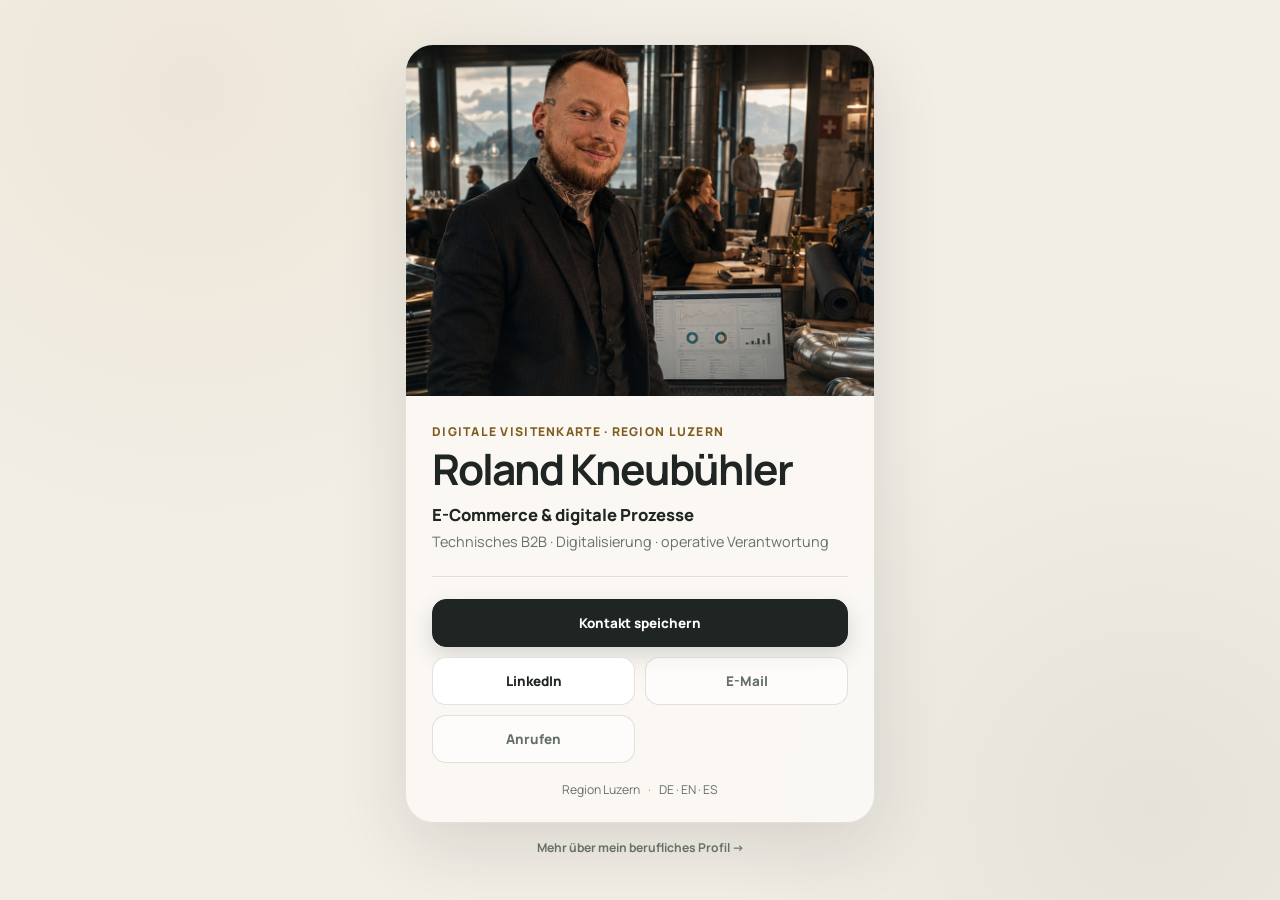
==== commit 230f8d3e: "Refresh vCard portrait crop cache" ====
--- a/vcard/index.html
+++ b/vcard/index.html
@@ -20,7 +20,7 @@
   <meta property="og:image:alt" content="Portrait von Roland Kneubühler">
 
   <link rel="icon" href="data:image/svg+xml,<svg xmlns=%22http://www.w3.org/2000/svg%22 viewBox=%220 0 100 100%22><rect width=%22100%22 height=%22100%22 rx=%2220%22 fill=%22%231f2522%22/><text x=%2250%22 y=%2266%22 text-anchor=%22middle%22 font-size=%2248%22 fill=%22%23b88932%22 font-family=%22Arial%22>RK</text></svg>">
-  <link rel="stylesheet" href="/vcard/vcard.css?v=20260819-1">
+  <link rel="stylesheet" href="/vcard/vcard.css?v=20260819-2">
 
   <script type="application/ld+json">
   {
--- a/vcard/vcard.css
+++ b/vcard/vcard.css
@@ -55,7 +55,7 @@
   height: 100%;
   display: block;
   object-fit: cover;
-  object-position: center 27%;
+  object-position: center 18%;
 }
 
 .portrait-wrap::after {
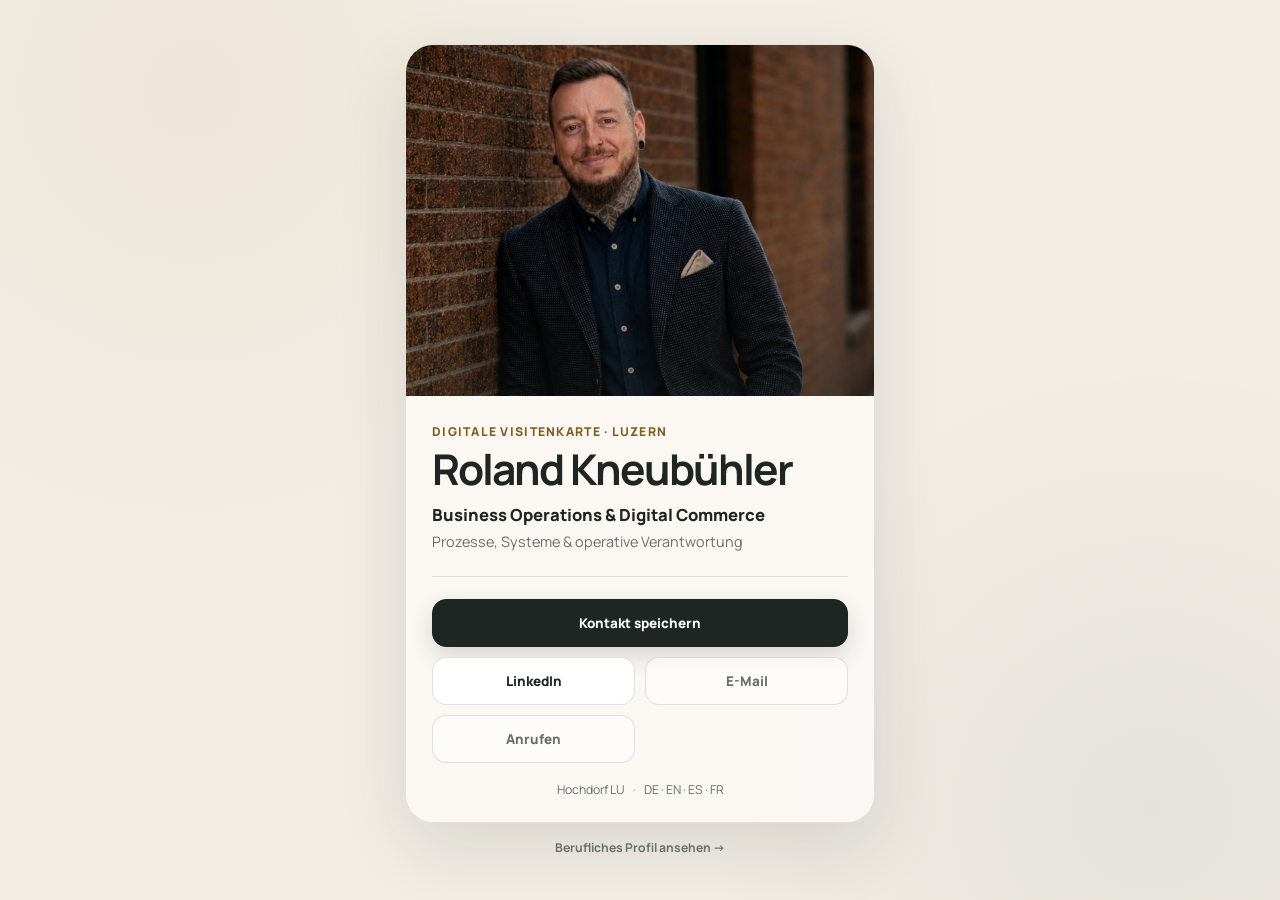
==== commit a8de56a5: "Align digital business card with current positioning" ====
--- a/vcard/index.html
+++ b/vcard/index.html
@@ -1,71 +1 @@
-<!doctype html>
-<html lang="de-CH">
-<head>
-  <meta charset="utf-8">
-  <meta name="viewport" content="width=device-width, initial-scale=1">
-  <meta name="theme-color" content="#f2eee6">
-  <meta name="robots" content="index,follow,max-image-preview:large">
-
-  <title>Roland Kneubühler | Digitale Visitenkarte</title>
-  <meta name="description" content="Digitale Visitenkarte von Roland Kneubühler aus der Region Luzern – Kontakt, LinkedIn und berufliches Profil.">
-  <link rel="canonical" href="https://roland-kneubuehler.ch/vcard/">
-
-  <meta property="og:locale" content="de_CH">
-  <meta property="og:type" content="profile">
-  <meta property="og:site_name" content="Roland Kneubühler">
-  <meta property="og:title" content="Roland Kneubühler | Digitale Visitenkarte">
-  <meta property="og:description" content="E-Commerce, digitale Prozesse und operative Verantwortung im technischen B2B-/KMU-Umfeld.">
-  <meta property="og:url" content="https://roland-kneubuehler.ch/vcard/">
-  <meta property="og:image" content="https://roland-kneubuehler.ch/portrait.jpg">
-  <meta property="og:image:alt" content="Portrait von Roland Kneubühler">
-
-  <link rel="icon" href="data:image/svg+xml,<svg xmlns=%22http://www.w3.org/2000/svg%22 viewBox=%220 0 100 100%22><rect width=%22100%22 height=%22100%22 rx=%2220%22 fill=%22%231f2522%22/><text x=%2250%22 y=%2266%22 text-anchor=%22middle%22 font-size=%2248%22 fill=%22%23b88932%22 font-family=%22Arial%22>RK</text></svg>">
-  <link rel="stylesheet" href="/vcard/vcard.css?v=20260819-2">
-
-  <script type="application/ld+json">
-  {
-    "@context": "https://schema.org",
-    "@type": "Person",
-    "name": "Roland Kneubühler",
-    "url": "https://roland-kneubuehler.ch/",
-    "image": "https://roland-kneubuehler.ch/portrait.jpg",
-    "email": "mailto:r.kneubuehler@outlook.com",
-    "telephone": "+41 78 246 16 40",
-    "homeLocation": {"@type": "Place", "name": "Region Luzern, Schweiz"},
-    "sameAs": ["https://www.linkedin.com/in/roland-kneubuehler"]
-  }
-  </script>
-</head>
-<body>
-  <main class="vcard-shell">
-    <article class="vcard-card" aria-labelledby="name">
-      <div class="portrait-wrap">
-        <img src="/portrait.jpg" alt="Portrait von Roland Kneubühler" class="portrait" width="1200" height="1500" fetchpriority="high" decoding="async">
-      </div>
-
-      <div class="content">
-        <p class="eyebrow">Digitale Visitenkarte · Region Luzern</p>
-        <h1 id="name">Roland Kneubühler</h1>
-        <p class="role">E-Commerce & digitale Prozesse</p>
-        <p class="positioning">Technisches B2B · Digitalisierung · operative Verantwortung</p>
-
-        <div class="divider" aria-hidden="true"></div>
-
-        <div class="actions">
-          <a class="button primary" href="/roland-kneubuehler.vcf" type="text/vcard">Kontakt speichern</a>
-          <a class="button secondary" href="https://www.linkedin.com/in/roland-kneubuehler" target="_blank" rel="noopener noreferrer">LinkedIn</a>
-          <a class="button tertiary" href="mailto:r.kneubuehler@outlook.com">E-Mail</a>
-          <a class="button tertiary" href="tel:+41782461640">Anrufen</a>
-        </div>
-
-        <div class="meta" aria-label="Kurzangaben">
-          <span>Region Luzern</span>
-          <span>DE · EN · ES</span>
-        </div>
-      </div>
-    </article>
-
-    <a class="site-link" href="/">Mehr über mein berufliches Profil →</a>
-  </main>
-</body>
-</html>
+<!doctype html><html lang="de-CH"><head><meta charset="utf-8"><meta name="viewport" content="width=device-width,initial-scale=1"><meta name="theme-color" content="#285845"><title>Roland Kneubühler | Digitale Visitenkarte</title><meta name="description" content="Digitale Visitenkarte von Roland Kneubühler – Business Operations & Digital Commerce."><link rel="canonical" href="https://roland-kneubuehler.ch/vcard/"><meta property="og:type" content="profile"><meta property="og:title" content="Roland Kneubühler | Business Operations & Digital Commerce"><meta property="og:description" content="Prozesse, Systeme & operative Verantwortung."><meta property="og:image" content="https://roland-kneubuehler.ch/portrait.jpg"><link rel="icon" type="image/svg+xml" href="/favicon.svg"><link rel="stylesheet" href="/vcard/vcard.css?v=20260917-1"></head><body><main class="vcard-shell"><article class="vcard-card"><div class="portrait-wrap"><img src="/portrait.jpg" alt="Portrait von Roland Kneubühler" class="portrait" width="1200" height="1500"></div><div class="content"><p class="eyebrow">Digitale Visitenkarte · Luzern</p><h1>Roland Kneubühler</h1><p class="role">Business Operations & Digital Commerce</p><p class="positioning">Prozesse, Systeme & operative Verantwortung</p><div class="divider"></div><div class="actions"><a class="button primary" href="/roland-kneubuehler.vcf" type="text/vcard">Kontakt speichern</a><a class="button secondary" href="https://www.linkedin.com/in/roland-kneubuehler" target="_blank" rel="noopener">LinkedIn</a><a class="button tertiary" href="mailto:r.kneubuehler@outlook.com">E-Mail</a><a class="button tertiary" href="tel:+41782461640">Anrufen</a></div><div class="meta"><span>Hochdorf LU</span><span>DE · EN · ES · FR</span></div></div></article><a class="site-link" href="/">Berufliches Profil ansehen →</a></main></body></html>
--- a/vcard/vcard.css
+++ b/vcard/vcard.css
@@ -55,7 +55,7 @@
   height: 100%;
   display: block;
   object-fit: cover;
-  object-position: center 18%;
+  object-position: center 12%;
 }
 
 .portrait-wrap::after {
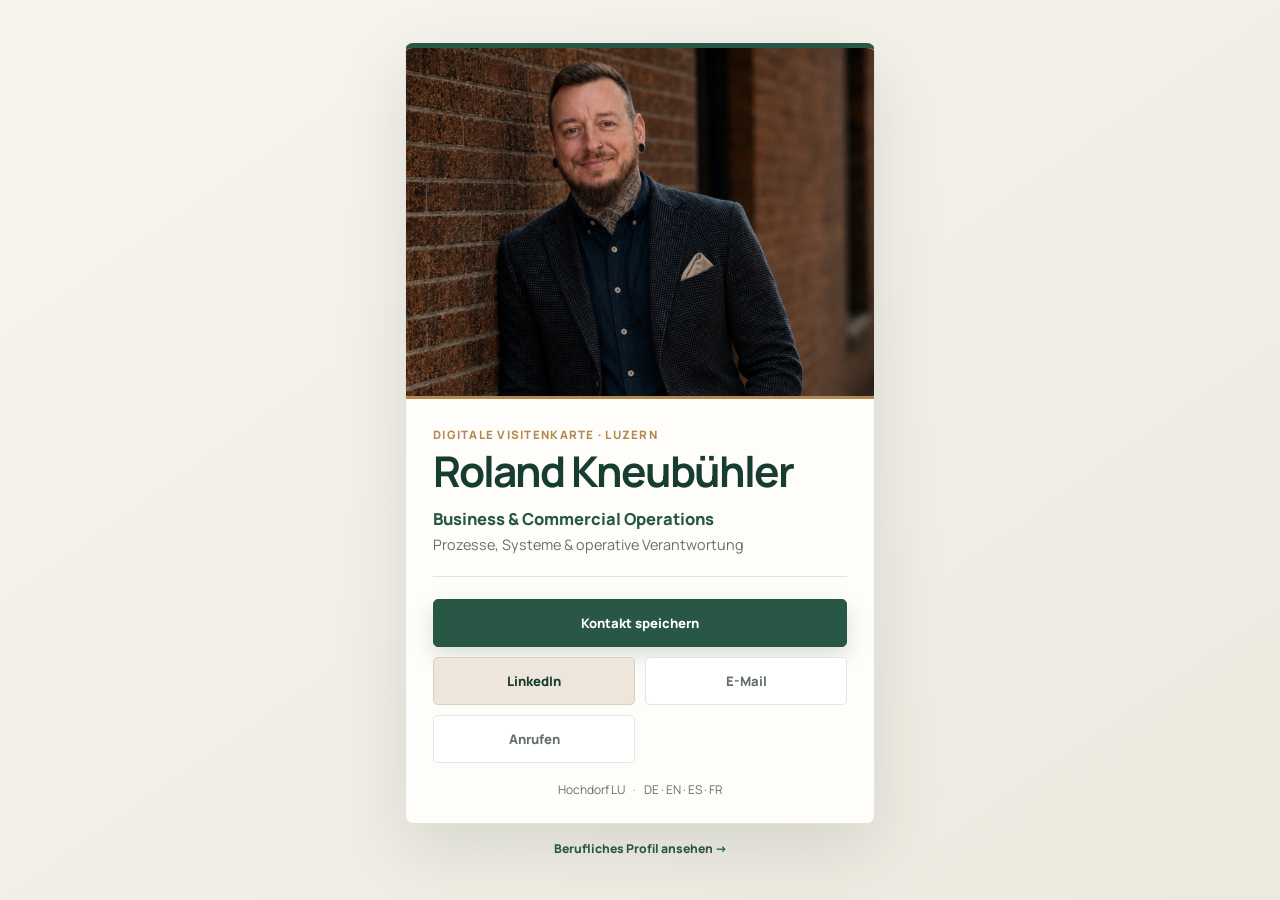
==== commit 18fb1f9b: "Align digital business card positioning" ====
--- a/vcard/index.html
+++ b/vcard/index.html
@@ -1 +1 @@
-<!doctype html><html lang="de-CH"><head><meta charset="utf-8"><meta name="viewport" content="width=device-width,initial-scale=1"><meta name="theme-color" content="#285845"><title>Roland Kneubühler | Digitale Visitenkarte</title><meta name="description" content="Digitale Visitenkarte von Roland Kneubühler – Business Operations & Digital Commerce."><link rel="canonical" href="https://roland-kneubuehler.ch/vcard/"><meta property="og:type" content="profile"><meta property="og:title" content="Roland Kneubühler | Business Operations & Digital Commerce"><meta property="og:description" content="Prozesse, Systeme & operative Verantwortung."><meta property="og:image" content="https://roland-kneubuehler.ch/portrait.jpg"><link rel="icon" type="image/svg+xml" href="/favicon.svg"><link rel="stylesheet" href="/vcard/vcard.css?v=20260917-1"></head><body><main class="vcard-shell"><article class="vcard-card"><div class="portrait-wrap"><img src="/portrait.jpg" alt="Portrait von Roland Kneubühler" class="portrait" width="1200" height="1500"></div><div class="content"><p class="eyebrow">Digitale Visitenkarte · Luzern</p><h1>Roland Kneubühler</h1><p class="role">Business Operations & Digital Commerce</p><p class="positioning">Prozesse, Systeme & operative Verantwortung</p><div class="divider"></div><div class="actions"><a class="button primary" href="/roland-kneubuehler.vcf" type="text/vcard">Kontakt speichern</a><a class="button secondary" href="https://www.linkedin.com/in/roland-kneubuehler" target="_blank" rel="noopener">LinkedIn</a><a class="button tertiary" href="mailto:r.kneubuehler@outlook.com">E-Mail</a><a class="button tertiary" href="tel:+41782461640">Anrufen</a></div><div class="meta"><span>Hochdorf LU</span><span>DE · EN · ES · FR</span></div></div></article><a class="site-link" href="/">Berufliches Profil ansehen →</a></main></body></html>+<!doctype html><html lang="de-CH"><head><meta charset="utf-8"><meta name="viewport" content="width=device-width,initial-scale=1"><meta name="theme-color" content="#285845"><title>Roland Kneubühler | Digitale Visitenkarte</title><meta name="description" content="Digitale Visitenkarte von Roland Kneubühler – Business & Commercial Operations."><link rel="canonical" href="https://roland-kneubuehler.ch/vcard/"><meta property="og:type" content="profile"><meta property="og:title" content="Roland Kneubühler | Business & Commercial Operations"><meta property="og:description" content="Operative Steuerung · Commercial Operations · Digital Business."><meta property="og:image" content="https://roland-kneubuehler.ch/portrait.jpg"><link rel="icon" type="image/svg+xml" href="/favicon.svg"><link rel="stylesheet" href="/vcard/vcard.css?v=20260917-1"></head><body><main class="vcard-shell"><article class="vcard-card"><div class="portrait-wrap"><img src="/portrait.jpg" alt="Portrait von Roland Kneubühler" class="portrait" width="1200" height="1500"></div><div class="content"><p class="eyebrow">Digitale Visitenkarte · Luzern</p><h1>Roland Kneubühler</h1><p class="role">Business & Commercial Operations</p><p class="positioning">Prozesse, Systeme & operative Verantwortung</p><div class="divider"></div><div class="actions"><a class="button primary" href="/roland-kneubuehler.vcf" type="text/vcard">Kontakt speichern</a><a class="button secondary" href="https://www.linkedin.com/in/roland-kneubuehler" target="_blank" rel="noopener">LinkedIn</a><a class="button tertiary" href="mailto:r.kneubuehler@outlook.com">E-Mail</a><a class="button tertiary" href="tel:+41782461640">Anrufen</a></div><div class="meta"><span>Hochdorf LU</span><span>DE · EN · ES · FR</span></div></div></article><a class="site-link" href="/">Berufliches Profil ansehen →</a></main></body></html>
--- a/vcard/vcard.css
+++ b/vcard/vcard.css
@@ -1,182 +1 @@
-@import url('https://fonts.googleapis.com/css2?family=Manrope:wght@400;500;600;700;800&display=swap');
-
-:root {
-  --bg: #f2eee6;
-  --surface: #fbf9f5;
-  --ink: #1f2522;
-  --muted: #66706a;
-  --line: rgba(31, 37, 34, .13);
-  --accent: #b88932;
-  --accent-dark: #7e5d1f;
-  --shadow: 0 24px 70px rgba(31, 37, 34, .12);
-}
-
-* { box-sizing: border-box; }
-
-html { min-height: 100%; }
-
-body {
-  min-height: 100vh;
-  margin: 0;
-  display: grid;
-  place-items: center;
-  padding: 28px 16px;
-  color: var(--ink);
-  background:
-    radial-gradient(circle at 15% 10%, rgba(184,137,50,.08), transparent 28rem),
-    radial-gradient(circle at 90% 90%, rgba(31,37,34,.06), transparent 28rem),
-    var(--bg);
-  font-family: "Manrope", ui-sans-serif, system-ui, -apple-system, BlinkMacSystemFont, "Segoe UI", sans-serif;
-}
-
-a { color: inherit; }
-
-.vcard-shell {
-  width: min(100%, 470px);
-}
-
-.vcard-card {
-  overflow: hidden;
-  border: 1px solid rgba(31,37,34,.11);
-  border-radius: 28px;
-  background: rgba(251,249,245,.94);
-  box-shadow: var(--shadow);
-}
-
-.portrait-wrap {
-  position: relative;
-  aspect-ratio: 4 / 3;
-  overflow: hidden;
-  background: #ded9cf;
-}
-
-.portrait {
-  width: 100%;
-  height: 100%;
-  display: block;
-  object-fit: cover;
-  object-position: center 12%;
-}
-
-.portrait-wrap::after {
-  content: "";
-  position: absolute;
-  inset: auto 0 0;
-  height: 34%;
-  background: linear-gradient(to top, rgba(31,37,34,.24), transparent);
-  pointer-events: none;
-}
-
-.content {
-  padding: 27px 26px 24px;
-}
-
-.eyebrow {
-  margin: 0 0 8px;
-  color: var(--accent-dark);
-  font-size: .76rem;
-  font-weight: 800;
-  letter-spacing: .105em;
-  text-transform: uppercase;
-}
-
-h1 {
-  margin: 0;
-  font-size: clamp(2rem, 9vw, 2.65rem);
-  line-height: 1.02;
-  letter-spacing: -.045em;
-}
-
-.role {
-  margin: 12px 0 0;
-  font-size: 1.04rem;
-  font-weight: 800;
-}
-
-.positioning {
-  margin: 5px 0 0;
-  color: var(--muted);
-  font-size: .9rem;
-  line-height: 1.55;
-}
-
-.divider {
-  height: 1px;
-  margin: 22px 0;
-  background: var(--line);
-}
-
-.actions {
-  display: grid;
-  grid-template-columns: 1fr 1fr;
-  gap: 10px;
-}
-
-.button {
-  min-height: 48px;
-  display: inline-flex;
-  align-items: center;
-  justify-content: center;
-  padding: 11px 13px;
-  border: 1px solid var(--line);
-  border-radius: 14px;
-  text-decoration: none;
-  font-size: .84rem;
-  font-weight: 800;
-  transition: transform .15s ease, box-shadow .15s ease, background .15s ease;
-}
-
-.button:active { transform: translateY(1px); }
-
-.button.primary {
-  grid-column: 1 / -1;
-  color: #fff;
-  border-color: var(--ink);
-  background: var(--ink);
-  box-shadow: 0 9px 22px rgba(31,37,34,.16);
-}
-
-.button.secondary {
-  background: #fff;
-}
-
-.button.tertiary {
-  color: var(--muted);
-  background: rgba(255,255,255,.58);
-}
-
-.meta {
-  margin-top: 18px;
-  display: flex;
-  justify-content: center;
-  gap: 8px;
-  flex-wrap: wrap;
-  color: var(--muted);
-  font-size: .76rem;
-}
-
-.meta span + span::before {
-  content: "·";
-  margin-right: 8px;
-  color: var(--accent);
-}
-
-.site-link {
-  display: block;
-  margin: 16px auto 0;
-  width: fit-content;
-  color: var(--muted);
-  font-size: .76rem;
-  font-weight: 700;
-  text-decoration: none;
-}
-
-.site-link:hover { color: var(--ink); }
-
-@media (max-width: 420px) {
-  body { padding: 10px; }
-  .vcard-card { border-radius: 22px; }
-  .content { padding: 23px 20px 20px; }
-  .portrait-wrap { aspect-ratio: 1 / .82; }
-  .button { min-height: 46px; font-size: .79rem; }
-}
+@import url('https://fonts.googleapis.com/css2?family=Manrope:wght@400;500;600;700;800&display=swap');:root{--bg:#f6f3ed;--surface:#fffdf9;--green:#285845;--green-dark:#173d30;--ink:#202622;--muted:#66706a;--line:rgba(40,88,69,.15);--gold:#b28a50;--gold-soft:#eee6da;--shadow:0 24px 70px rgba(23,61,48,.13)}*{box-sizing:border-box}body{min-height:100vh;margin:0;display:grid;place-items:center;padding:28px 16px;color:var(--ink);background:linear-gradient(145deg,#f8f5ef,#eee9df);font-family:"Manrope",system-ui,sans-serif}.vcard-shell{width:min(100%,470px)}.vcard-card{overflow:hidden;border:1px solid var(--line);border-radius:8px;background:var(--surface);box-shadow:var(--shadow);border-top:5px solid var(--green)}.portrait-wrap{position:relative;aspect-ratio:4/3;overflow:hidden;background:#ddd7ce}.portrait{width:100%;height:100%;display:block;object-fit:cover;object-position:center 12%}.portrait-wrap:after{content:"";position:absolute;inset:auto 0 0;height:3px;background:var(--gold)}.content{padding:28px 27px 25px}.eyebrow{margin:0 0 8px;color:var(--gold);font-size:.72rem;font-weight:800;letter-spacing:.11em;text-transform:uppercase}h1{margin:0;color:var(--green-dark);font-size:clamp(2rem,9vw,2.65rem);line-height:1.02;letter-spacing:-.045em}.role{margin:13px 0 0;color:var(--green);font-size:1.03rem;font-weight:800}.positioning{margin:5px 0 0;color:var(--muted);font-size:.9rem}.divider{height:1px;margin:22px 0;background:var(--line)}.actions{display:grid;grid-template-columns:1fr 1fr;gap:10px}.button{min-height:48px;display:flex;align-items:center;justify-content:center;padding:11px 13px;border:1px solid var(--line);border-radius:5px;text-decoration:none;font-size:.82rem;font-weight:800}.button.primary{grid-column:1/-1;color:#fff;border-color:var(--green);background:var(--green);box-shadow:0 8px 20px rgba(23,61,48,.16)}.button.secondary{background:var(--gold-soft);color:var(--green-dark)}.button.tertiary{background:#fff;color:var(--muted)}.meta{margin-top:18px;display:flex;justify-content:center;gap:8px;flex-wrap:wrap;color:var(--muted);font-size:.75rem}.meta span+span:before{content:"·";margin-right:8px;color:var(--gold)}.site-link{display:block;margin:16px auto 0;width:fit-content;color:var(--green);font-size:.76rem;font-weight:800;text-decoration:none}@media(max-width:420px){body{padding:10px}.vcard-card{border-radius:6px}.content{padding:23px 20px 20px}.portrait-wrap{aspect-ratio:1/.82}.button{min-height:46px;font-size:.78rem}}
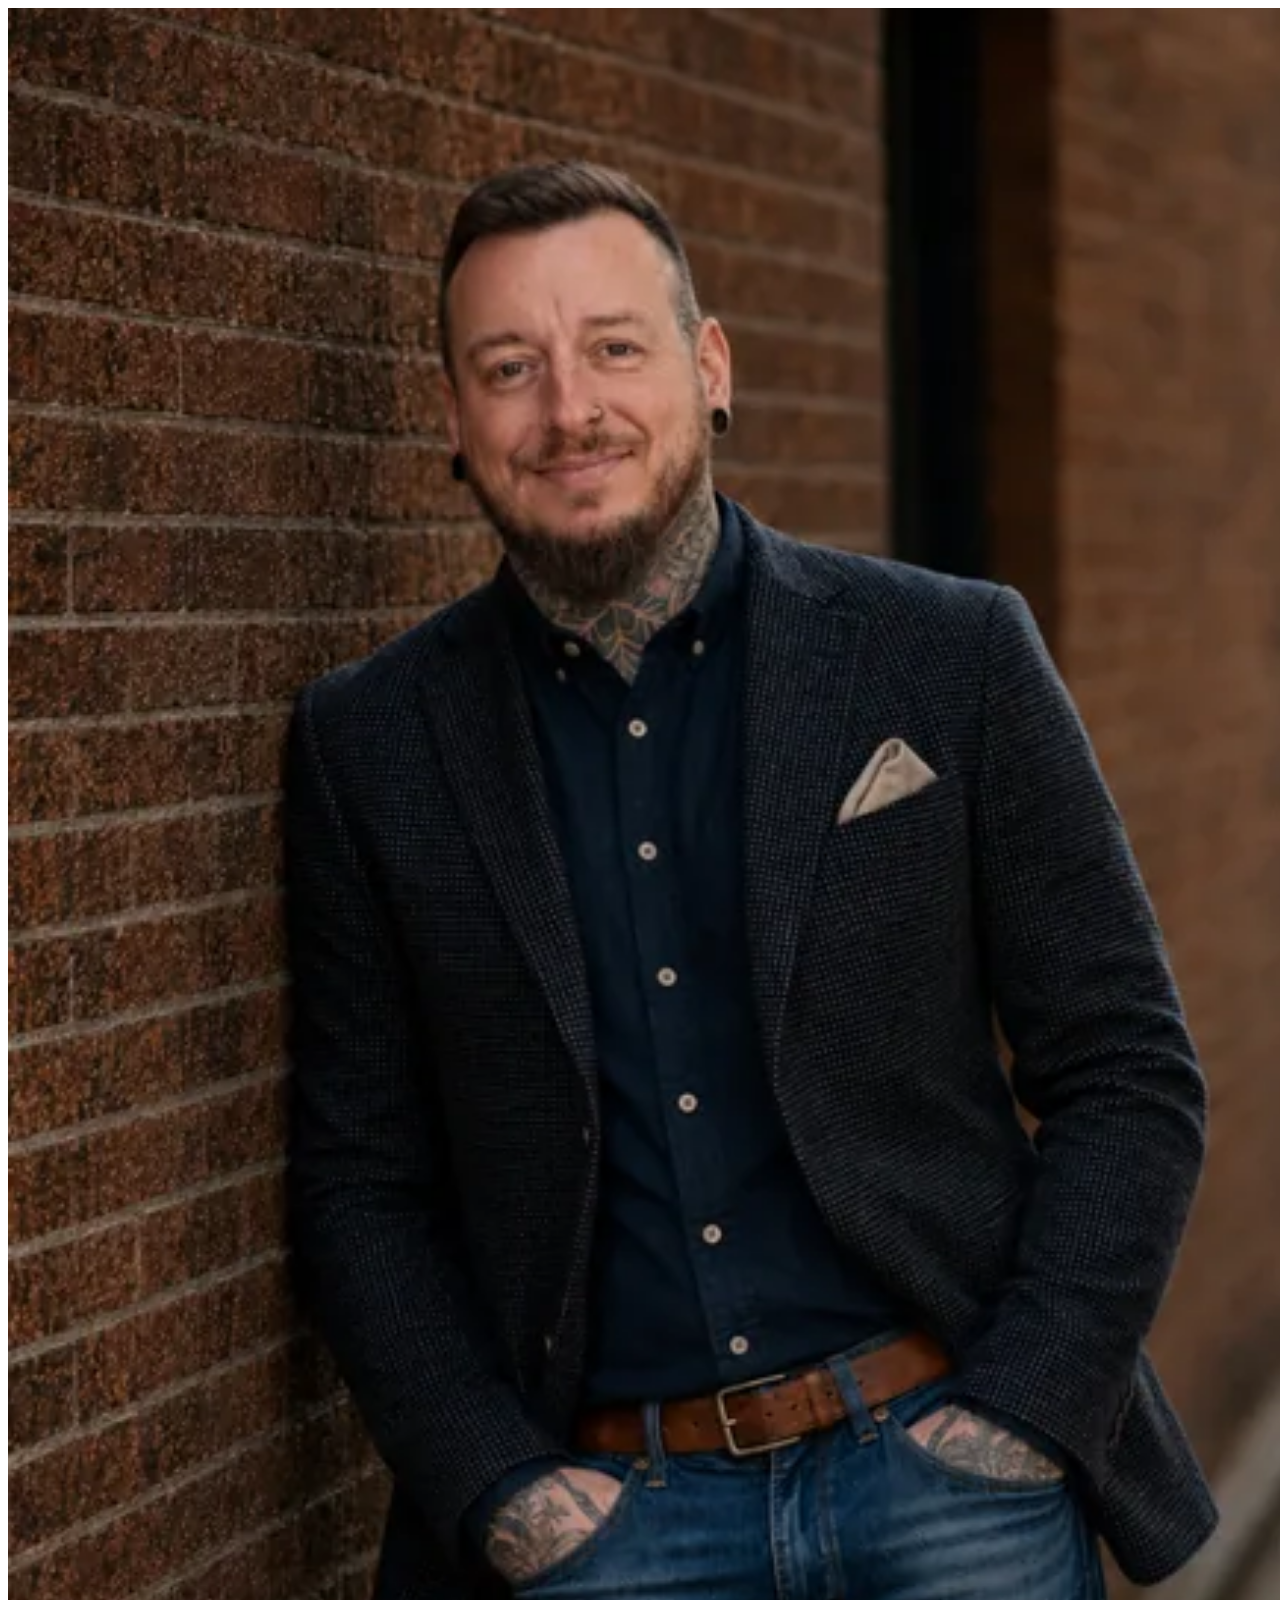
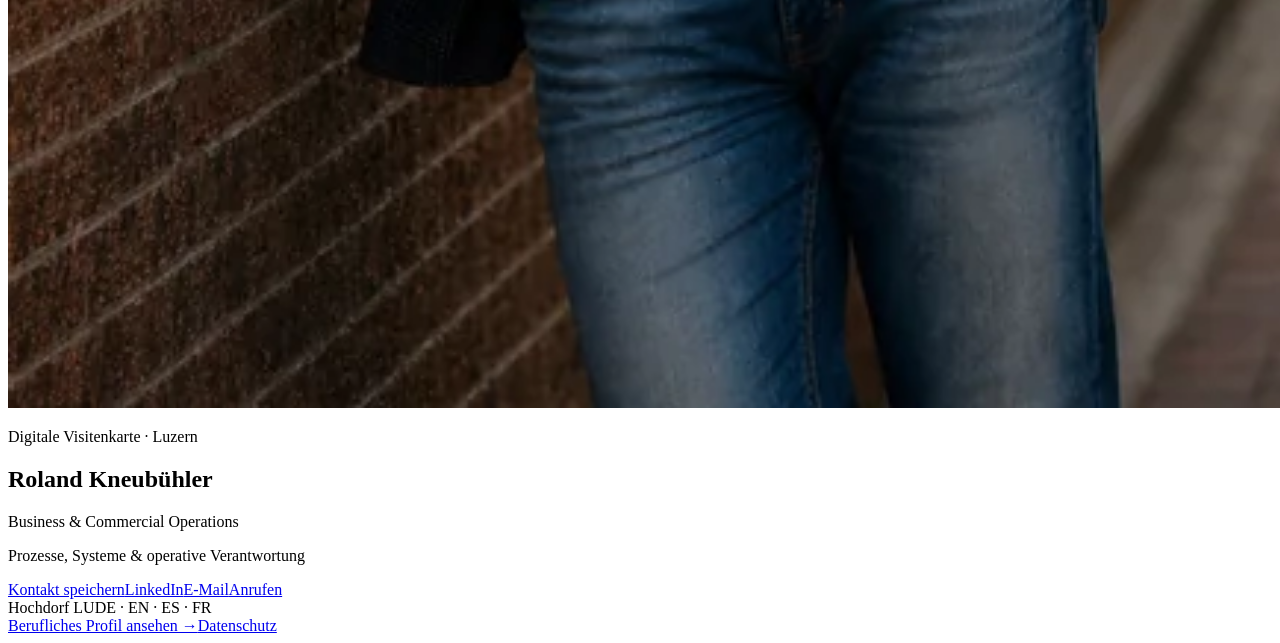
==== commit ceb48ba5: "Improve portfolio content, accessibility, performance and missing-page handling" ====
--- a/vcard/index.html
+++ b/vcard/index.html
@@ -1 +1 @@
-<!doctype html><html lang="de-CH"><head><meta charset="utf-8"><meta name="viewport" content="width=device-width,initial-scale=1"><meta name="theme-color" content="#285845"><title>Roland Kneubühler | Digitale Visitenkarte</title><meta name="description" content="Digitale Visitenkarte von Roland Kneubühler – Business & Commercial Operations."><link rel="canonical" href="https://roland-kneubuehler.ch/vcard/"><meta property="og:type" content="profile"><meta property="og:title" content="Roland Kneubühler | Business & Commercial Operations"><meta property="og:description" content="Operative Steuerung · Commercial Operations · Digital Business."><meta property="og:image" content="https://roland-kneubuehler.ch/portrait.jpg"><link rel="icon" type="image/svg+xml" href="/favicon.svg"><link rel="stylesheet" href="/vcard/vcard.css?v=20260917-1"></head><body><main class="vcard-shell"><article class="vcard-card"><div class="portrait-wrap"><img src="/portrait.jpg" alt="Portrait von Roland Kneubühler" class="portrait" width="1200" height="1500"></div><div class="content"><p class="eyebrow">Digitale Visitenkarte · Luzern</p><h1>Roland Kneubühler</h1><p class="role">Business & Commercial Operations</p><p class="positioning">Prozesse, Systeme & operative Verantwortung</p><div class="divider"></div><div class="actions"><a class="button primary" href="/roland-kneubuehler.vcf" type="text/vcard">Kontakt speichern</a><a class="button secondary" href="https://www.linkedin.com/in/roland-kneubuehler" target="_blank" rel="noopener">LinkedIn</a><a class="button tertiary" href="mailto:r.kneubuehler@outlook.com">E-Mail</a><a class="button tertiary" href="tel:+41782461640">Anrufen</a></div><div class="meta"><span>Hochdorf LU</span><span>DE · EN · ES · FR</span></div></div></article><a class="site-link" href="/">Berufliches Profil ansehen →</a></main></body></html>+<!doctype html><html lang="de-CH"><head><meta charset="utf-8"><meta name="viewport" content="width=device-width,initial-scale=1"><meta name="theme-color" content="#285845"><title>Roland Kneubühler | Digitale Visitenkarte</title><meta name="description" content="Digitale Visitenkarte von Roland Kneubühler – Business & Commercial Operations."><link rel="canonical" href="https://roland-kneubuehler.ch/vcard/"><meta property="og:type" content="profile"><meta property="og:url" content="https://roland-kneubuehler.ch/vcard/"><meta property="og:locale" content="de_CH"><meta property="og:title" content="Roland Kneubühler | Business & Commercial Operations"><meta property="og:description" content="Operative Steuerung · Commercial Operations · Digital Business."><meta property="og:image" content="https://roland-kneubuehler.ch/portrait.jpg"><link rel="icon" type="image/svg+xml" href="/favicon.svg"><link rel="stylesheet" href="/vcard/vcard.css?v=20261012-1"></head><body><main class="vcard-shell"><article class="vcard-card"><div class="portrait-wrap"><img src="/assets/images/portrait-800.webp" srcset="/assets/images/portrait-480.webp 480w, /assets/images/portrait-800.webp 800w, /assets/images/portrait-1200.webp 1200w" sizes="(max-width: 500px) calc(100vw - 32px), 470px" decoding="async" alt="Portrait von Roland Kneubühler" class="portrait" width="1414" height="2000"></div><div class="content"><p class="eyebrow">Digitale Visitenkarte · Luzern</p><h1>Roland Kneubühler</h1><p class="role">Business & Commercial Operations</p><p class="positioning">Prozesse, Systeme & operative Verantwortung</p><div class="divider"></div><div class="actions"><a class="button primary" href="/roland-kneubuehler.vcf" type="text/vcard">Kontakt speichern</a><a class="button secondary" href="https://www.linkedin.com/in/roland-kneubuehler" target="_blank" rel="noopener">LinkedIn</a><a class="button tertiary" href="mailto:r.kneubuehler@outlook.com">E-Mail</a><a class="button tertiary" href="tel:+41782461640">Anrufen</a></div><div class="meta"><span>Hochdorf LU</span><span>DE · EN · ES · FR</span></div></div></article><a class="site-link" href="/">Berufliches Profil ansehen →</a><a class="site-link privacy-link" href="/datenschutz">Datenschutz</a></main></body></html>
--- a/vcard/vcard.css
+++ b/vcard/vcard.css
@@ -1 +1,9 @@
-@import url('https://fonts.googleapis.com/css2?family=Manrope:wght@400;500;600;700;800&display=swap');:root{--bg:#f6f3ed;--surface:#fffdf9;--green:#285845;--green-dark:#173d30;--ink:#202622;--muted:#66706a;--line:rgba(40,88,69,.15);--gold:#b28a50;--gold-soft:#eee6da;--shadow:0 24px 70px rgba(23,61,48,.13)}*{box-sizing:border-box}body{min-height:100vh;margin:0;display:grid;place-items:center;padding:28px 16px;color:var(--ink);background:linear-gradient(145deg,#f8f5ef,#eee9df);font-family:"Manrope",system-ui,sans-serif}.vcard-shell{width:min(100%,470px)}.vcard-card{overflow:hidden;border:1px solid var(--line);border-radius:8px;background:var(--surface);box-shadow:var(--shadow);border-top:5px solid var(--green)}.portrait-wrap{position:relative;aspect-ratio:4/3;overflow:hidden;background:#ddd7ce}.portrait{width:100%;height:100%;display:block;object-fit:cover;object-position:center 12%}.portrait-wrap:after{content:"";position:absolute;inset:auto 0 0;height:3px;background:var(--gold)}.content{padding:28px 27px 25px}.eyebrow{margin:0 0 8px;color:var(--gold);font-size:.72rem;font-weight:800;letter-spacing:.11em;text-transform:uppercase}h1{margin:0;color:var(--green-dark);font-size:clamp(2rem,9vw,2.65rem);line-height:1.02;letter-spacing:-.045em}.role{margin:13px 0 0;color:var(--green);font-size:1.03rem;font-weight:800}.positioning{margin:5px 0 0;color:var(--muted);font-size:.9rem}.divider{height:1px;margin:22px 0;background:var(--line)}.actions{display:grid;grid-template-columns:1fr 1fr;gap:10px}.button{min-height:48px;display:flex;align-items:center;justify-content:center;padding:11px 13px;border:1px solid var(--line);border-radius:5px;text-decoration:none;font-size:.82rem;font-weight:800}.button.primary{grid-column:1/-1;color:#fff;border-color:var(--green);background:var(--green);box-shadow:0 8px 20px rgba(23,61,48,.16)}.button.secondary{background:var(--gold-soft);color:var(--green-dark)}.button.tertiary{background:#fff;color:var(--muted)}.meta{margin-top:18px;display:flex;justify-content:center;gap:8px;flex-wrap:wrap;color:var(--muted);font-size:.75rem}.meta span+span:before{content:"·";margin-right:8px;color:var(--gold)}.site-link{display:block;margin:16px auto 0;width:fit-content;color:var(--green);font-size:.76rem;font-weight:800;text-decoration:none}@media(max-width:420px){body{padding:10px}.vcard-card{border-radius:6px}.content{padding:23px 20px 20px}.portrait-wrap{aspect-ratio:1/.82}.button{min-height:46px;font-size:.78rem}}+@font-face{font-family:"Manrope";font-style:normal;font-weight:400;font-display:swap;src:url("/assets/fonts/manrope-400.woff") format("woff")}
+@font-face{font-family:"Manrope";font-style:normal;font-weight:500;font-display:swap;src:url("/assets/fonts/manrope-500.woff") format("woff")}
+@font-face{font-family:"Manrope";font-style:normal;font-weight:600;font-display:swap;src:url("/assets/fonts/manrope-600.woff") format("woff")}
+@font-face{font-family:"Manrope";font-style:normal;font-weight:700;font-display:swap;src:url("/assets/fonts/manrope-700.woff") format("woff")}
+@font-face{font-family:"Manrope";font-style:normal;font-weight:800;font-display:swap;src:url("/assets/fonts/manrope-800.woff") format("woff")}
+500;600;700;800&display=swap');:root{--bg:#f6f3ed;--surface:#fffdf9;--green:#285845;--green-dark:#173d30;--ink:#202622;--muted:#66706a;--line:rgba(40,88,69,.15);--gold:#b28a50;--gold-soft:#eee6da;--shadow:0 24px 70px rgba(23,61,48,.13)}*{box-sizing:border-box}body{min-height:100vh;margin:0;display:grid;place-items:center;padding:28px 16px;color:var(--ink);background:linear-gradient(145deg,#f8f5ef,#eee9df);font-family:"Manrope",system-ui,sans-serif}.vcard-shell{width:min(100%,470px)}.vcard-card{overflow:hidden;border:1px solid var(--line);border-radius:8px;background:var(--surface);box-shadow:var(--shadow);border-top:5px solid var(--green)}.portrait-wrap{position:relative;aspect-ratio:4/3;overflow:hidden;background:#ddd7ce}.portrait{width:100%;height:100%;display:block;object-fit:cover;object-position:center 12%}.portrait-wrap:after{content:"";position:absolute;inset:auto 0 0;height:3px;background:var(--gold)}.content{padding:28px 27px 25px}.eyebrow{margin:0 0 8px;color:var(--gold);font-size:.72rem;font-weight:800;letter-spacing:.11em;text-transform:uppercase}h1{margin:0;color:var(--green-dark);font-size:clamp(2rem,9vw,2.65rem);line-height:1.02;letter-spacing:-.045em}.role{margin:13px 0 0;color:var(--green);font-size:1.03rem;font-weight:800}.positioning{margin:5px 0 0;color:var(--muted);font-size:.9rem}.divider{height:1px;margin:22px 0;background:var(--line)}.actions{display:grid;grid-template-columns:1fr 1fr;gap:10px}.button{min-height:48px;display:flex;align-items:center;justify-content:center;padding:11px 13px;border:1px solid var(--line);border-radius:5px;text-decoration:none;font-size:.82rem;font-weight:800}.button.primary{grid-column:1/-1;color:#fff;border-color:var(--green);background:var(--green);box-shadow:0 8px 20px rgba(23,61,48,.16)}.button.secondary{background:var(--gold-soft);color:var(--green-dark)}.button.tertiary{background:#fff;color:var(--muted)}.meta{margin-top:18px;display:flex;justify-content:center;gap:8px;flex-wrap:wrap;color:var(--muted);font-size:.75rem}.meta span+span:before{content:"·";margin-right:8px;color:var(--gold)}.site-link{display:block;margin:16px auto 0;width:fit-content;color:var(--green);font-size:.76rem;font-weight:800;text-decoration:none}@media(max-width:420px){body{padding:10px}.vcard-card{border-radius:6px}.content{padding:23px 20px 20px}.portrait-wrap{aspect-ratio:1/.82}.button{min-height:46px;font-size:.78rem}}
+.eyebrow{color:#806035}.actions a:last-child{grid-column:1/-1}
+a:focus-visible{outline:3px solid var(--green);outline-offset:4px;border-radius:3px}.privacy-link{font-weight:500}
+@media(max-width:420px){h1{font-size:clamp(1.75rem,8.4vw,2.4rem)}}
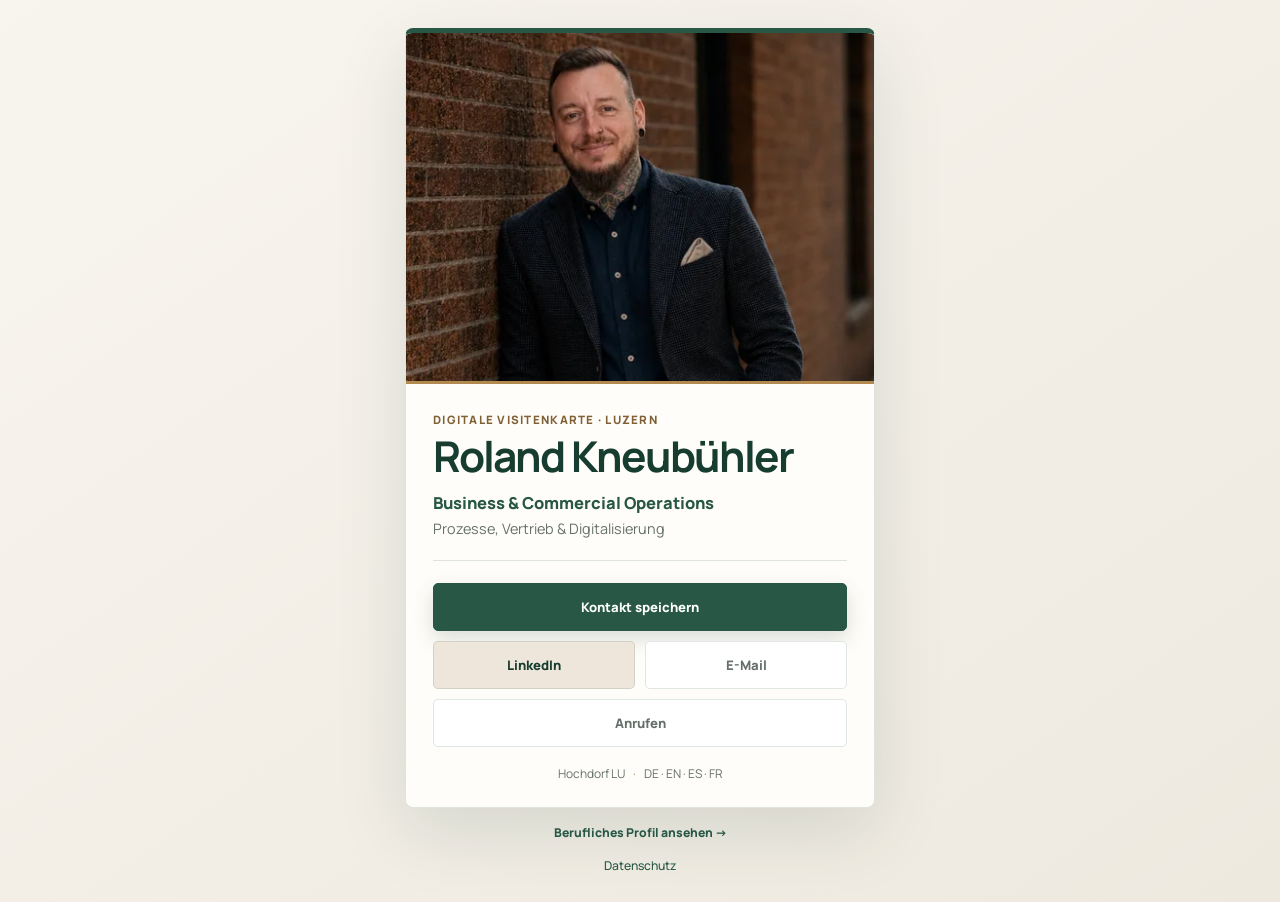
==== commit ccb4aab9: "Align vCard copy with current positioning" ====
--- a/vcard/index.html
+++ b/vcard/index.html
@@ -1 +1 @@
-<!doctype html><html lang="de-CH"><head><meta charset="utf-8"><meta name="viewport" content="width=device-width,initial-scale=1"><meta name="theme-color" content="#285845"><title>Roland Kneubühler | Digitale Visitenkarte</title><meta name="description" content="Digitale Visitenkarte von Roland Kneubühler – Business & Commercial Operations."><link rel="canonical" href="https://roland-kneubuehler.ch/vcard/"><meta property="og:type" content="profile"><meta property="og:url" content="https://roland-kneubuehler.ch/vcard/"><meta property="og:locale" content="de_CH"><meta property="og:title" content="Roland Kneubühler | Business & Commercial Operations"><meta property="og:description" content="Operative Steuerung · Commercial Operations · Digital Business."><meta property="og:image" content="https://roland-kneubuehler.ch/portrait.jpg"><link rel="icon" type="image/svg+xml" href="/favicon.svg"><link rel="stylesheet" href="/vcard/vcard.css?v=20261012-1"></head><body><main class="vcard-shell"><article class="vcard-card"><div class="portrait-wrap"><img src="/assets/images/portrait-800.webp" srcset="/assets/images/portrait-480.webp 480w, /assets/images/portrait-800.webp 800w, /assets/images/portrait-1200.webp 1200w" sizes="(max-width: 500px) calc(100vw - 32px), 470px" decoding="async" alt="Portrait von Roland Kneubühler" class="portrait" width="1414" height="2000"></div><div class="content"><p class="eyebrow">Digitale Visitenkarte · Luzern</p><h1>Roland Kneubühler</h1><p class="role">Business & Commercial Operations</p><p class="positioning">Prozesse, Systeme & operative Verantwortung</p><div class="divider"></div><div class="actions"><a class="button primary" href="/roland-kneubuehler.vcf" type="text/vcard">Kontakt speichern</a><a class="button secondary" href="https://www.linkedin.com/in/roland-kneubuehler" target="_blank" rel="noopener">LinkedIn</a><a class="button tertiary" href="mailto:r.kneubuehler@outlook.com">E-Mail</a><a class="button tertiary" href="tel:+41782461640">Anrufen</a></div><div class="meta"><span>Hochdorf LU</span><span>DE · EN · ES · FR</span></div></div></article><a class="site-link" href="/">Berufliches Profil ansehen →</a><a class="site-link privacy-link" href="/datenschutz">Datenschutz</a></main></body></html>+<!doctype html><html lang="de-CH"><head><meta charset="utf-8"><meta name="viewport" content="width=device-width,initial-scale=1"><meta name="theme-color" content="#285845"><title>Roland Kneubühler | Digitale Visitenkarte</title><meta name="description" content="Digitale Visitenkarte von Roland Kneubühler – Business & Commercial Operations."><link rel="canonical" href="https://roland-kneubuehler.ch/vcard/"><meta property="og:type" content="profile"><meta property="og:url" content="https://roland-kneubuehler.ch/vcard/"><meta property="og:locale" content="de_CH"><meta property="og:title" content="Roland Kneubühler | Business & Commercial Operations"><meta property="og:description" content="Prozesse, Vertrieb & Digitalisierung."><meta property="og:image" content="https://roland-kneubuehler.ch/portrait.jpg"><link rel="icon" type="image/svg+xml" href="/favicon.svg"><link rel="stylesheet" href="/vcard/vcard.css?v=20261012-1"></head><body><main class="vcard-shell"><article class="vcard-card"><div class="portrait-wrap"><img src="/assets/images/portrait-800.webp" srcset="/assets/images/portrait-480.webp 480w, /assets/images/portrait-800.webp 800w, /assets/images/portrait-1200.webp 1200w" sizes="(max-width: 500px) calc(100vw - 32px), 470px" decoding="async" alt="Portrait von Roland Kneubühler" class="portrait" width="1414" height="2000"></div><div class="content"><p class="eyebrow">Digitale Visitenkarte · Luzern</p><h1>Roland Kneubühler</h1><p class="role">Business & Commercial Operations</p><p class="positioning">Prozesse, Vertrieb & Digitalisierung</p><div class="divider"></div><div class="actions"><a class="button primary" href="/roland-kneubuehler.vcf" type="text/vcard">Kontakt speichern</a><a class="button secondary" href="https://www.linkedin.com/in/roland-kneubuehler" target="_blank" rel="noopener">LinkedIn</a><a class="button tertiary" href="mailto:r.kneubuehler@outlook.com">E-Mail</a><a class="button tertiary" href="tel:+41782461640">Anrufen</a></div><div class="meta"><span>Hochdorf LU</span><span>DE · EN · ES · FR</span></div></div></article><a class="site-link" href="/">Berufliches Profil ansehen →</a><a class="site-link privacy-link" href="/datenschutz">Datenschutz</a></main></body></html>
--- a/vcard/vcard.css
+++ b/vcard/vcard.css
@@ -3,7 +3,7 @@
 @font-face{font-family:"Manrope";font-style:normal;font-weight:600;font-display:swap;src:url("/assets/fonts/manrope-600.woff") format("woff")}
 @font-face{font-family:"Manrope";font-style:normal;font-weight:700;font-display:swap;src:url("/assets/fonts/manrope-700.woff") format("woff")}
 @font-face{font-family:"Manrope";font-style:normal;font-weight:800;font-display:swap;src:url("/assets/fonts/manrope-800.woff") format("woff")}
-500;600;700;800&display=swap');:root{--bg:#f6f3ed;--surface:#fffdf9;--green:#285845;--green-dark:#173d30;--ink:#202622;--muted:#66706a;--line:rgba(40,88,69,.15);--gold:#b28a50;--gold-soft:#eee6da;--shadow:0 24px 70px rgba(23,61,48,.13)}*{box-sizing:border-box}body{min-height:100vh;margin:0;display:grid;place-items:center;padding:28px 16px;color:var(--ink);background:linear-gradient(145deg,#f8f5ef,#eee9df);font-family:"Manrope",system-ui,sans-serif}.vcard-shell{width:min(100%,470px)}.vcard-card{overflow:hidden;border:1px solid var(--line);border-radius:8px;background:var(--surface);box-shadow:var(--shadow);border-top:5px solid var(--green)}.portrait-wrap{position:relative;aspect-ratio:4/3;overflow:hidden;background:#ddd7ce}.portrait{width:100%;height:100%;display:block;object-fit:cover;object-position:center 12%}.portrait-wrap:after{content:"";position:absolute;inset:auto 0 0;height:3px;background:var(--gold)}.content{padding:28px 27px 25px}.eyebrow{margin:0 0 8px;color:var(--gold);font-size:.72rem;font-weight:800;letter-spacing:.11em;text-transform:uppercase}h1{margin:0;color:var(--green-dark);font-size:clamp(2rem,9vw,2.65rem);line-height:1.02;letter-spacing:-.045em}.role{margin:13px 0 0;color:var(--green);font-size:1.03rem;font-weight:800}.positioning{margin:5px 0 0;color:var(--muted);font-size:.9rem}.divider{height:1px;margin:22px 0;background:var(--line)}.actions{display:grid;grid-template-columns:1fr 1fr;gap:10px}.button{min-height:48px;display:flex;align-items:center;justify-content:center;padding:11px 13px;border:1px solid var(--line);border-radius:5px;text-decoration:none;font-size:.82rem;font-weight:800}.button.primary{grid-column:1/-1;color:#fff;border-color:var(--green);background:var(--green);box-shadow:0 8px 20px rgba(23,61,48,.16)}.button.secondary{background:var(--gold-soft);color:var(--green-dark)}.button.tertiary{background:#fff;color:var(--muted)}.meta{margin-top:18px;display:flex;justify-content:center;gap:8px;flex-wrap:wrap;color:var(--muted);font-size:.75rem}.meta span+span:before{content:"·";margin-right:8px;color:var(--gold)}.site-link{display:block;margin:16px auto 0;width:fit-content;color:var(--green);font-size:.76rem;font-weight:800;text-decoration:none}@media(max-width:420px){body{padding:10px}.vcard-card{border-radius:6px}.content{padding:23px 20px 20px}.portrait-wrap{aspect-ratio:1/.82}.button{min-height:46px;font-size:.78rem}}
+:root{--bg:#f6f3ed;--surface:#fffdf9;--green:#285845;--green-dark:#173d30;--ink:#202622;--muted:#66706a;--line:rgba(40,88,69,.15);--gold:#b28a50;--gold-soft:#eee6da;--shadow:0 24px 70px rgba(23,61,48,.13)}*{box-sizing:border-box}body{min-height:100vh;margin:0;display:grid;place-items:center;padding:28px 16px;color:var(--ink);background:linear-gradient(145deg,#f8f5ef,#eee9df);font-family:"Manrope",system-ui,sans-serif}.vcard-shell{width:min(100%,470px)}.vcard-card{overflow:hidden;border:1px solid var(--line);border-radius:8px;background:var(--surface);box-shadow:var(--shadow);border-top:5px solid var(--green)}.portrait-wrap{position:relative;aspect-ratio:4/3;overflow:hidden;background:#ddd7ce}.portrait{width:100%;height:100%;display:block;object-fit:cover;object-position:center 12%}.portrait-wrap:after{content:"";position:absolute;inset:auto 0 0;height:3px;background:var(--gold)}.content{padding:28px 27px 25px}.eyebrow{margin:0 0 8px;color:var(--gold);font-size:.72rem;font-weight:800;letter-spacing:.11em;text-transform:uppercase}h1{margin:0;color:var(--green-dark);font-size:clamp(2rem,9vw,2.65rem);line-height:1.02;letter-spacing:-.045em}.role{margin:13px 0 0;color:var(--green);font-size:1.03rem;font-weight:800}.positioning{margin:5px 0 0;color:var(--muted);font-size:.9rem}.divider{height:1px;margin:22px 0;background:var(--line)}.actions{display:grid;grid-template-columns:1fr 1fr;gap:10px}.button{min-height:48px;display:flex;align-items:center;justify-content:center;padding:11px 13px;border:1px solid var(--line);border-radius:5px;text-decoration:none;font-size:.82rem;font-weight:800}.button.primary{grid-column:1/-1;color:#fff;border-color:var(--green);background:var(--green);box-shadow:0 8px 20px rgba(23,61,48,.16)}.button.secondary{background:var(--gold-soft);color:var(--green-dark)}.button.tertiary{background:#fff;color:var(--muted)}.meta{margin-top:18px;display:flex;justify-content:center;gap:8px;flex-wrap:wrap;color:var(--muted);font-size:.75rem}.meta span+span:before{content:"·";margin-right:8px;color:var(--gold)}.site-link{display:block;margin:16px auto 0;width:fit-content;color:var(--green);font-size:.76rem;font-weight:800;text-decoration:none}@media(max-width:420px){body{padding:10px}.vcard-card{border-radius:6px}.content{padding:23px 20px 20px}.portrait-wrap{aspect-ratio:1/.82}.button{min-height:46px;font-size:.78rem}}
 .eyebrow{color:#806035}.actions a:last-child{grid-column:1/-1}
 a:focus-visible{outline:3px solid var(--green);outline-offset:4px;border-radius:3px}.privacy-link{font-weight:500}
 @media(max-width:420px){h1{font-size:clamp(1.75rem,8.4vw,2.4rem)}}
